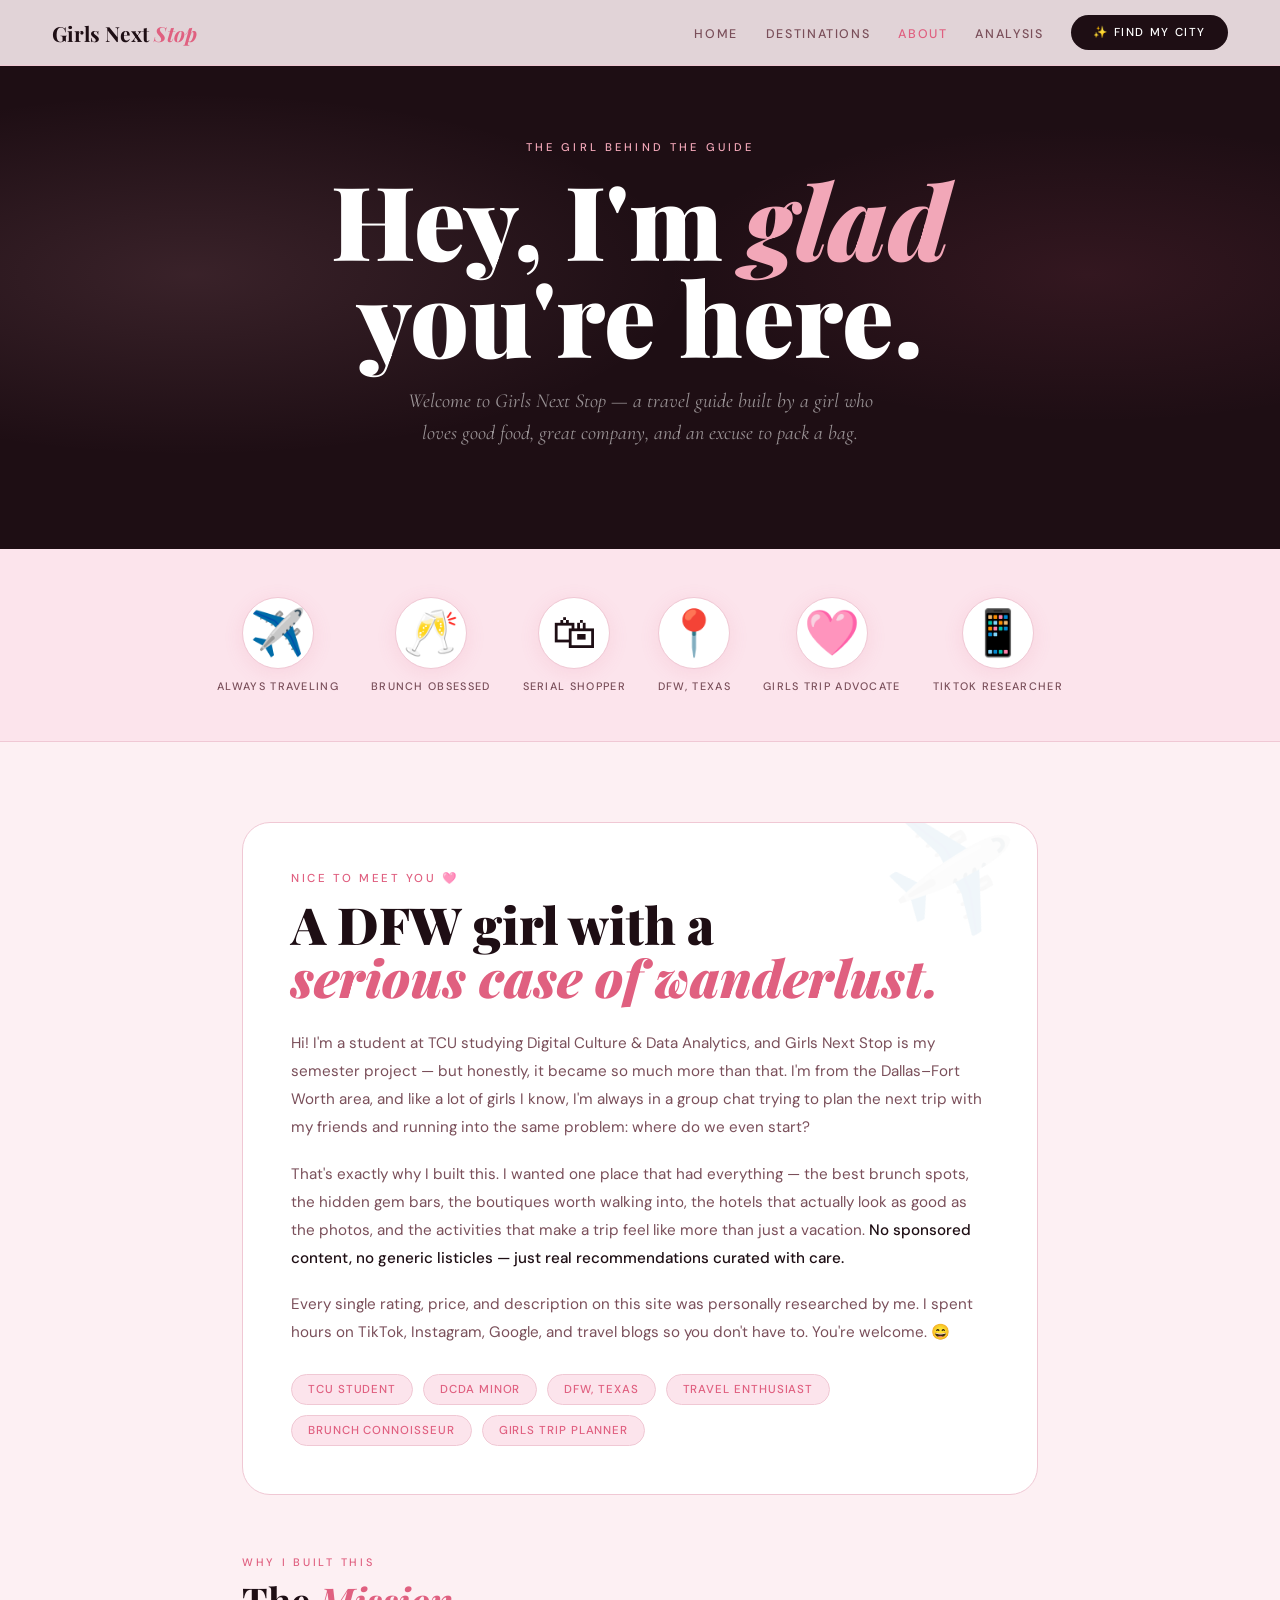
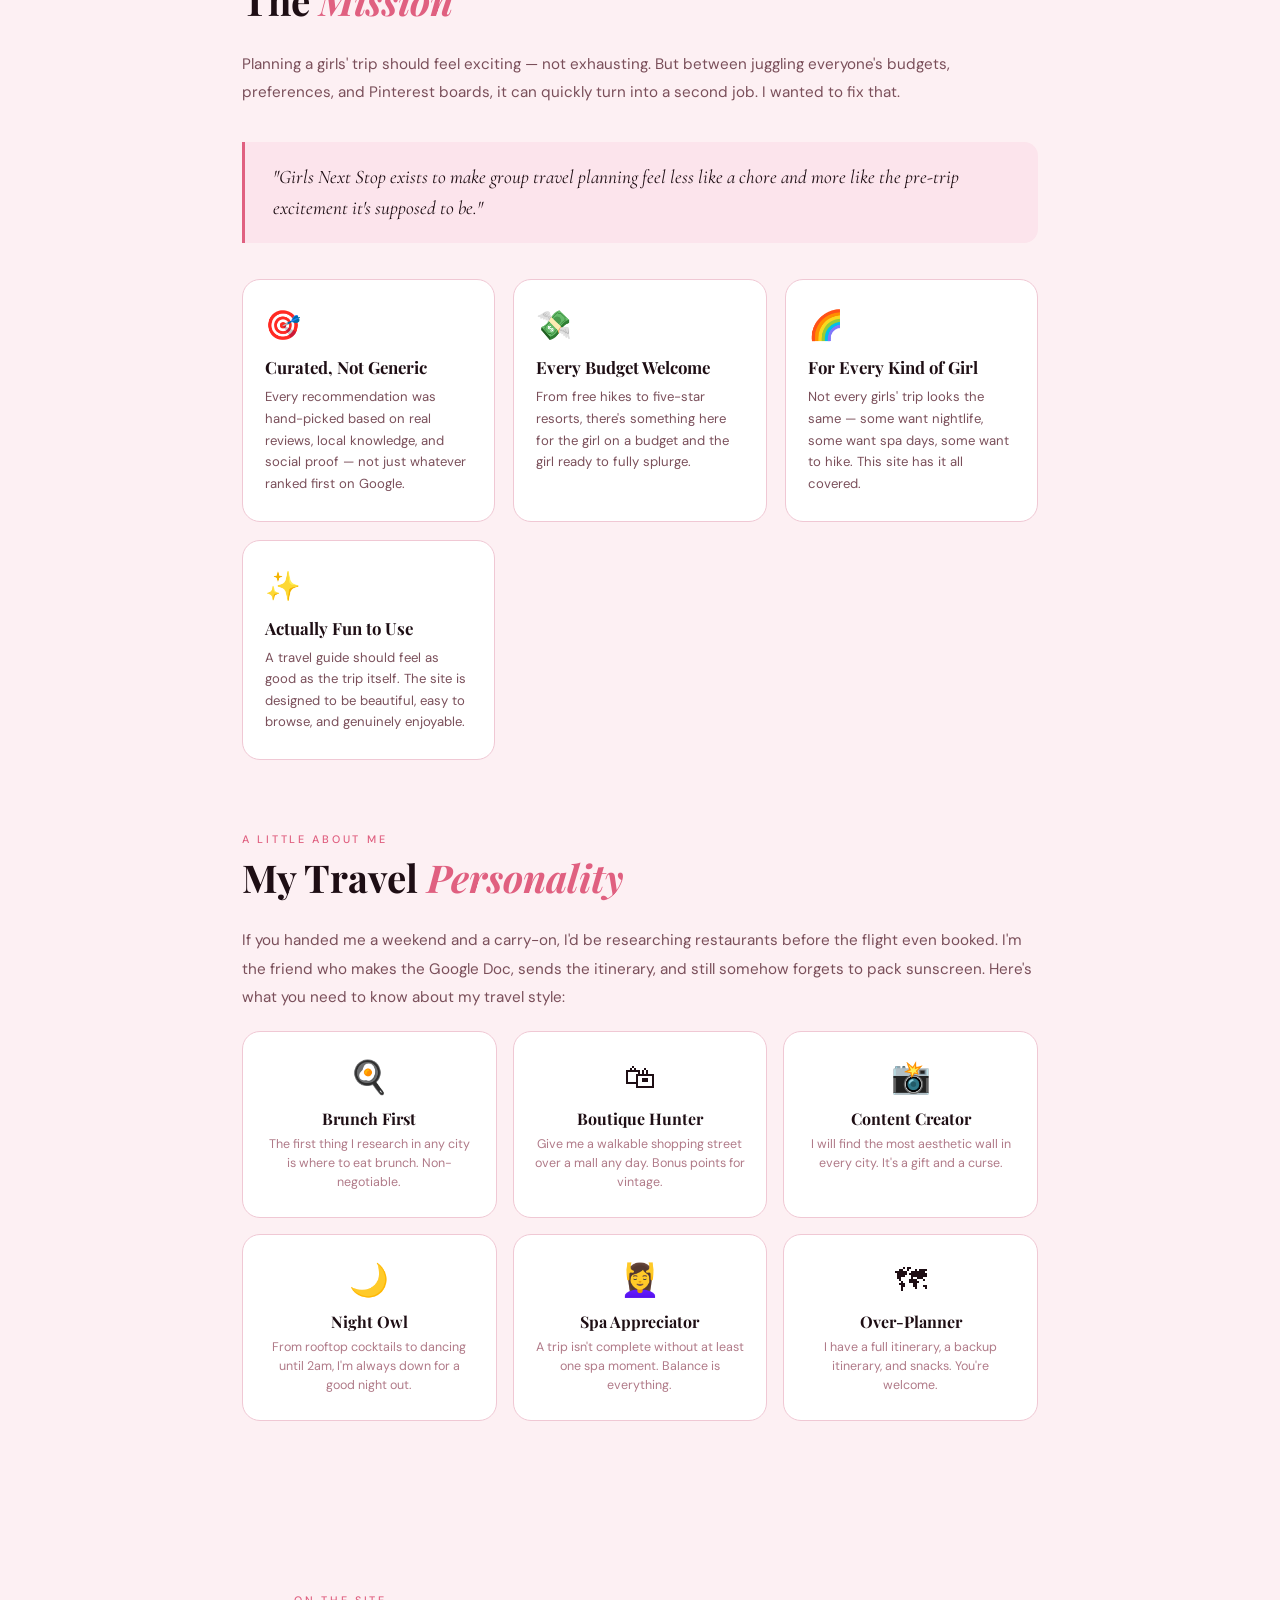
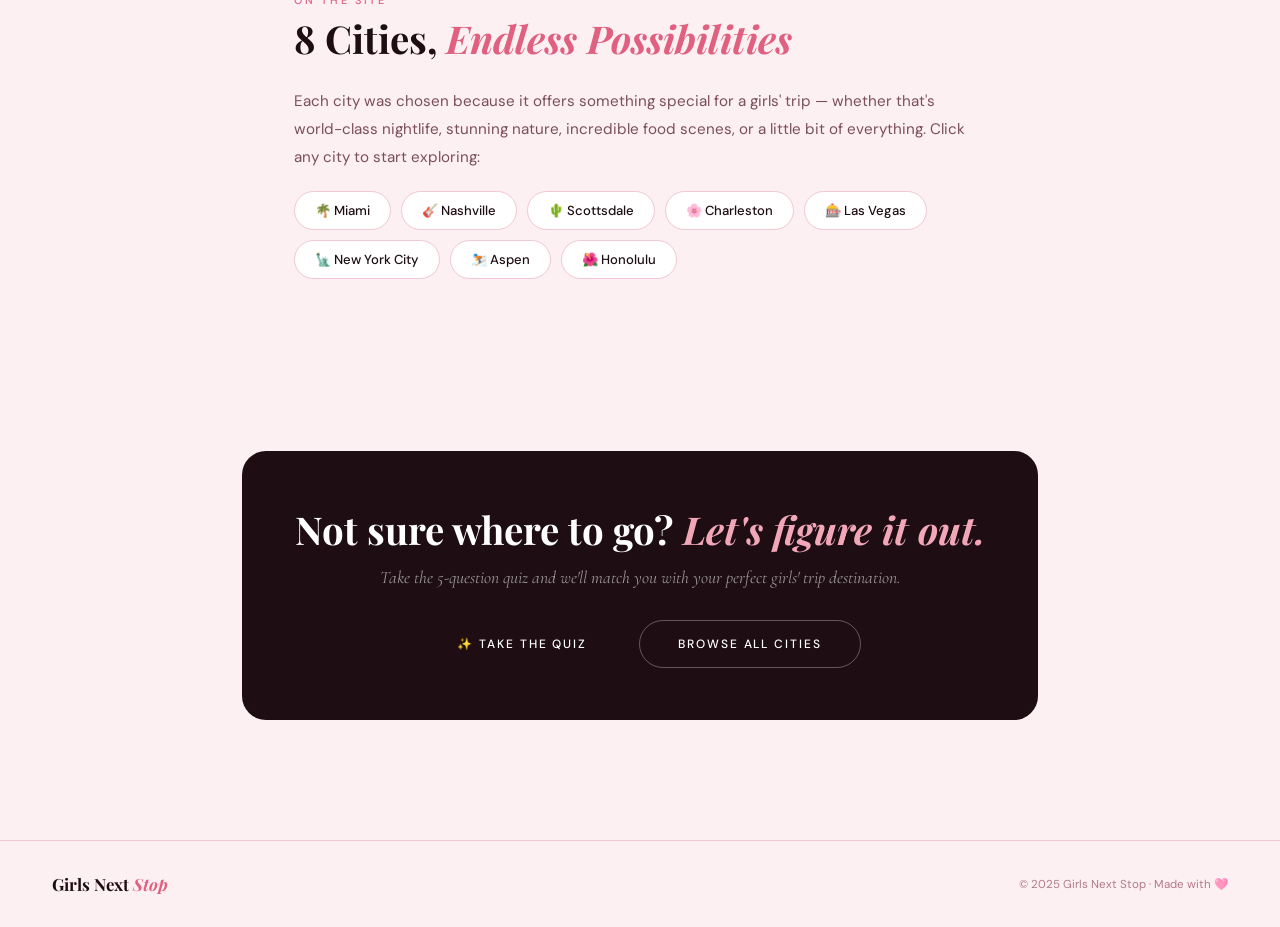
==== about.html @ 58ce97ce "Update about.html" ====
<!DOCTYPE html>
<html lang="en">
<head>
  <meta charset="UTF-8" />
  <meta name="viewport" content="width=device-width, initial-scale=1.0" />
  <title>About — Girls Next Stop</title>
  <link href="https://fonts.googleapis.com/css2?family=Playfair+Display:ital,wght@0,400;0,700;0,900;1,400;1,700&family=DM+Sans:ital,wght@0,300;0,400;0,500;1,300&family=Cormorant+Garamond:ital,wght@0,300;1,300;1,400&display=swap" rel="stylesheet" />
  <link rel="stylesheet" href="css/styles.css" />
  <style>

    /* ── HERO ── */
    .about-hero {
      background: var(--dark);
      padding: 140px 52px 100px;
      text-align: center;
      position: relative;
      overflow: hidden;
    }
    .about-hero::before {
      content: '';
      position: absolute;
      inset: 0;
      background:
        radial-gradient(ellipse 65% 55% at 15% 50%, rgba(242,167,184,0.13) 0%, transparent 60%),
        radial-gradient(ellipse 55% 45% at 85% 50%, rgba(224,96,128,0.11) 0%, transparent 60%);
      pointer-events: none;
    }
    .about-hero-tag {
      font-size: 0.7rem;
      letter-spacing: 0.28em;
      text-transform: uppercase;
      color: var(--pink);
      font-weight: 500;
      display: block;
      margin-bottom: 16px;
      opacity: 0;
      animation: fadeUp 0.8s ease forwards 0.2s;
    }
    .about-hero-title {
      font-family: 'Playfair Display', serif;
      font-size: clamp(3rem, 8vw, 7rem);
      font-weight: 900;
      color: var(--white);
      line-height: 0.95;
      margin-bottom: 20px;
      opacity: 0;
      animation: fadeUp 0.8s ease forwards 0.4s;
    }
    .about-hero-title em {
      font-style: italic;
      color: var(--pink);
    }
    .about-hero-sub {
      font-family: 'Cormorant Garamond', serif;
      font-size: 1.25rem;
      font-style: italic;
      color: rgba(255,255,255,0.55);
      max-width: 500px;
      margin: 0 auto;
      line-height: 1.6;
      opacity: 0;
      animation: fadeUp 0.8s ease forwards 0.6s;
    }

    /* ── ILLUSTRATION STRIP ── */
    .illustration-strip {
      background: var(--pink-light);
      padding: 48px 52px;
      display: flex;
      align-items: center;
      justify-content: center;
      gap: 32px;
      flex-wrap: wrap;
      border-bottom: 1px solid var(--border);
    }
    .illus-item {
      display: flex;
      flex-direction: column;
      align-items: center;
      gap: 10px;
    }
    .illus-icon {
      font-size: 2.8rem;
      background: var(--white);
      width: 72px;
      height: 72px;
      border-radius: 50%;
      display: flex;
      align-items: center;
      justify-content: center;
      box-shadow: 0 4px 20px rgba(224,96,128,0.12);
      border: 1px solid var(--border);
    }
    .illus-label {
      font-size: 0.68rem;
      font-weight: 500;
      letter-spacing: 0.12em;
      text-transform: uppercase;
      color: var(--text-mid);
    }

    /* ── MAIN CONTENT ── */
    .about-content {
      max-width: 900px;
      margin: 0 auto;
      padding: 80px 52px 120px;
    }

    /* ── INTRO CARD ── */
    .about-intro-card {
      background: var(--white);
      border: 1px solid var(--border);
      border-radius: 28px;
      padding: 48px;
      margin-bottom: 60px;
      position: relative;
      overflow: hidden;
    }
    .about-intro-card::before {
      content: '✈️';
      position: absolute;
      top: -10px;
      right: 32px;
      font-size: 6rem;
      opacity: 0.06;
      transform: rotate(15deg);
    }
    .about-intro-greeting {
      font-size: 0.72rem;
      letter-spacing: 0.22em;
      text-transform: uppercase;
      color: var(--pink-deep);
      font-weight: 500;
      margin-bottom: 12px;
      display: block;
    }
    .about-intro-name {
      font-family: 'Playfair Display', serif;
      font-size: clamp(2rem, 5vw, 3.2rem);
      font-weight: 900;
      color: var(--dark);
      line-height: 1.05;
      margin-bottom: 24px;
    }
    .about-intro-name em {
      font-style: italic;
      color: var(--pink-deep);
    }
    .about-intro-text {
      font-size: 0.95rem;
      line-height: 1.85;
      color: var(--text-mid);
      margin-bottom: 18px;
    }
    .about-intro-text strong {
      color: var(--dark);
      font-weight: 500;
    }
    .about-tags {
      display: flex;
      flex-wrap: wrap;
      gap: 10px;
      margin-top: 28px;
    }
    .about-tag {
      background: var(--pink-light);
      color: var(--pink-deep);
      font-size: 0.72rem;
      font-weight: 500;
      letter-spacing: 0.08em;
      text-transform: uppercase;
      padding: 7px 16px;
      border-radius: 100px;
      border: 1px solid var(--border);
    }

    /* ── SECTION TITLE ── */
    .about-section-label {
      font-size: 0.68rem;
      letter-spacing: 0.25em;
      text-transform: uppercase;
      color: var(--pink-deep);
      font-weight: 500;
      display: block;
      margin-bottom: 10px;
    }
    .about-section-title {
      font-family: 'Playfair Display', serif;
      font-size: clamp(1.6rem, 3.5vw, 2.4rem);
      font-weight: 700;
      color: var(--dark);
      margin-bottom: 28px;
      line-height: 1.1;
    }
    .about-section-title em {
      font-style: italic;
      color: var(--pink-deep);
    }

    /* ── MISSION SECTION ── */
    .mission-section {
      margin-bottom: 72px;
    }
    .mission-text {
      font-size: 0.95rem;
      line-height: 1.85;
      color: var(--text-mid);
      margin-bottom: 20px;
    }
    .mission-pull {
      border-left: 3px solid var(--pink-deep);
      margin: 36px 0;
      padding: 20px 28px;
      background: var(--pink-light);
      border-radius: 0 14px 14px 0;
    }
    .mission-pull p {
      font-family: 'Cormorant Garamond', serif;
      font-size: 1.2rem;
      font-style: italic;
      color: var(--dark);
      line-height: 1.6;
      margin: 0;
    }

    /* ── TRAVEL STYLE ── */
    .travel-style-section {
      margin-bottom: 72px;
    }
    .style-grid {
      display: grid;
      grid-template-columns: repeat(auto-fill, minmax(200px, 1fr));
      gap: 16px;
      margin-top: 8px;
    }
    .style-card {
      background: var(--white);
      border: 1px solid var(--border);
      border-radius: 18px;
      padding: 24px 20px;
      text-align: center;
      transition: transform 0.2s, box-shadow 0.2s;
    }
    .style-card:hover {
      transform: translateY(-4px);
      box-shadow: 0 12px 36px rgba(224,96,128,0.12);
    }
    .style-card-emoji { font-size: 2rem; margin-bottom: 10px; }
    .style-card-title {
      font-family: 'Playfair Display', serif;
      font-size: 1rem;
      font-weight: 700;
      color: var(--dark);
      margin-bottom: 6px;
    }
    .style-card-desc {
      font-size: 0.78rem;
      line-height: 1.55;
      color: var(--text-light);
    }

    /* ── CITIES SECTION ── */
    .cities-section {
      margin-bottom: 72px;
    }
    .fave-cities {
      display: flex;
      flex-wrap: wrap;
      gap: 10px;
      margin-top: 8px;
    }
    .fave-city {
      background: var(--white);
      border: 1.5px solid var(--border);
      border-radius: 100px;
      padding: 10px 20px;
      font-size: 0.82rem;
      font-weight: 500;
      color: var(--dark);
      text-decoration: none;
      transition: all 0.2s;
      display: inline-flex;
      align-items: center;
      gap: 8px;
    }
    .fave-city:hover {
      background: var(--dark);
      color: var(--white);
      border-color: var(--dark);
      transform: translateY(-2px);
    }

    /* ── MISSION CARDS ── */
    .mission-cards {
      display: grid;
      grid-template-columns: repeat(auto-fill, minmax(250px, 1fr));
      gap: 18px;
      margin: 32px 0;
    }
    .mission-card {
      background: var(--white);
      border: 1px solid var(--border);
      border-radius: 18px;
      padding: 26px 22px;
      transition: box-shadow 0.2s;
    }
    .mission-card:hover {
      box-shadow: 0 10px 32px rgba(224,96,128,0.1);
    }
    .mission-card-emoji { font-size: 1.8rem; margin-bottom: 12px; }
    .mission-card-title {
      font-family: 'Playfair Display', serif;
      font-size: 1.05rem;
      font-weight: 700;
      color: var(--dark);
      margin-bottom: 8px;
    }
    .mission-card-desc {
      font-size: 0.82rem;
      line-height: 1.65;
      color: var(--text-mid);
    }

    /* ── CTA STRIP ── */
    .about-cta {
      background: var(--dark);
      border-radius: 24px;
      padding: 52px 48px;
      text-align: center;
      margin-top: 16px;
    }
    .about-cta-title {
      font-family: 'Playfair Display', serif;
      font-size: clamp(1.6rem, 3.5vw, 2.4rem);
      font-weight: 700;
      color: var(--white);
      margin-bottom: 12px;
    }
    .about-cta-title em { font-style: italic; color: var(--pink); }
    .about-cta-sub {
      font-family: 'Cormorant Garamond', serif;
      font-size: 1.1rem;
      font-style: italic;
      color: rgba(255,255,255,0.55);
      margin-bottom: 32px;
    }
    .about-cta-btns {
      display: flex;
      gap: 14px;
      justify-content: center;
      flex-wrap: wrap;
    }

    @media (max-width: 680px) {
      .about-hero { padding: 120px 22px 80px; }
      .illustration-strip { padding: 36px 22px; gap: 20px; }
      .about-content { padding: 52px 22px 80px; }
      .about-intro-card { padding: 32px 24px; }
      .about-cta { padding: 40px 24px; }
    }
  </style>
</head>
<body>

  <!-- ── NAV ── -->
  <nav>
    <div class="nav-logo" onclick="window.location.href='index.html'">Girls Next <span>Stop</span></div>
    <ul class="nav-links">
      <li><a href="index.html">Home</a></li>
      <li><a href="index.html#cities">Destinations</a></li>
      <li><a href="about.html" style="color:var(--pink-deep);">About</a></li>
      <li><a href="analysis.html">Analysis</a></li>
      <li><button class="nav-quiz-btn" onclick="openQuiz()">✨ Find My City</button></li>
    </ul>
  </nav>

  <!-- ── HERO ── -->
  <div class="about-hero">
    <span class="about-hero-tag">The girl behind the guide</span>
    <h1 class="about-hero-title">Hey, I'm <em>glad</em><br>you're here.</h1>
    <p class="about-hero-sub">Welcome to Girls Next Stop — a travel guide built by a girl who loves good food, great company, and an excuse to pack a bag.</p>
  </div>

  <!-- ── ILLUSTRATION STRIP ── -->
  <div class="illustration-strip">
    <div class="illus-item">
      <div class="illus-icon">✈️</div>
      <div class="illus-label">Always Traveling</div>
    </div>
    <div class="illus-item">
      <div class="illus-icon">🥂</div>
      <div class="illus-label">Brunch Obsessed</div>
    </div>
    <div class="illus-item">
      <div class="illus-icon">🛍</div>
      <div class="illus-label">Serial Shopper</div>
    </div>
    <div class="illus-item">
      <div class="illus-icon">📍</div>
      <div class="illus-label">DFW, Texas</div>
    </div>
    <div class="illus-item">
      <div class="illus-icon">🩷</div>
      <div class="illus-label">Girls Trip Advocate</div>
    </div>
    <div class="illus-item">
      <div class="illus-icon">📱</div>
      <div class="illus-label">TikTok Researcher</div>
    </div>
  </div>

  <!-- ── MAIN CONTENT ── -->
  <div class="about-content">

    <!-- INTRO CARD -->
    <div class="about-intro-card">
      <span class="about-intro-greeting">Nice to meet you 🩷</span>
      <h2 class="about-intro-name">A DFW girl with a<br><em>serious case of wanderlust.</em></h2>
      <p class="about-intro-text">
        Hi! I'm a student at TCU studying Digital Culture & Data Analytics, and Girls Next Stop is my semester project — but honestly, it became so much more than that. I'm from the Dallas–Fort Worth area, and like a lot of girls I know, I'm always in a group chat trying to plan the next trip with my friends and running into the same problem: where do we even start?
      </p>
      <p class="about-intro-text">
        That's exactly why I built this. I wanted one place that had everything — the best brunch spots, the hidden gem bars, the boutiques worth walking into, the hotels that actually look as good as the photos, and the activities that make a trip feel like more than just a vacation. <strong>No sponsored content, no generic listicles — just real recommendations curated with care.</strong>
      </p>
      <p class="about-intro-text">
        Every single rating, price, and description on this site was personally researched by me. I spent hours on TikTok, Instagram, Google, and travel blogs so you don't have to. You're welcome. 😄
      </p>
      <div class="about-tags">
        <span class="about-tag">TCU Student</span>
        <span class="about-tag">DCDA Minor</span>
        <span class="about-tag">DFW, Texas</span>
        <span class="about-tag">Travel Enthusiast</span>
        <span class="about-tag">Brunch Connoisseur</span>
        <span class="about-tag">Girls Trip Planner</span>
      </div>
    </div>

    <!-- MISSION -->
    <div class="mission-section">
      <span class="about-section-label">Why I built this</span>
      <h2 class="about-section-title">The <em>Mission</em></h2>

      <p class="mission-text">
        Planning a girls' trip should feel exciting — not exhausting. But between juggling everyone's budgets, preferences, and Pinterest boards, it can quickly turn into a second job. I wanted to fix that.
      </p>

      <div class="mission-pull">
        <p>"Girls Next Stop exists to make group travel planning feel less like a chore and more like the pre-trip excitement it's supposed to be."</p>
      </div>

      <div class="mission-cards">
        <div class="mission-card">
          <div class="mission-card-emoji">🎯</div>
          <div class="mission-card-title">Curated, Not Generic</div>
          <div class="mission-card-desc">Every recommendation was hand-picked based on real reviews, local knowledge, and social proof — not just whatever ranked first on Google.</div>
        </div>
        <div class="mission-card">
          <div class="mission-card-emoji">💸</div>
          <div class="mission-card-title">Every Budget Welcome</div>
          <div class="mission-card-desc">From free hikes to five-star resorts, there's something here for the girl on a budget and the girl ready to fully splurge.</div>
        </div>
        <div class="mission-card">
          <div class="mission-card-emoji">🌈</div>
          <div class="mission-card-title">For Every Kind of Girl</div>
          <div class="mission-card-desc">Not every girls' trip looks the same — some want nightlife, some want spa days, some want to hike. This site has it all covered.</div>
        </div>
        <div class="mission-card">
          <div class="mission-card-emoji">✨</div>
          <div class="mission-card-title">Actually Fun to Use</div>
          <div class="mission-card-desc">A travel guide should feel as good as the trip itself. The site is designed to be beautiful, easy to browse, and genuinely enjoyable.</div>
        </div>
      </div>
    </div>

    <!-- TRAVEL STYLE -->
    <div class="travel-style-section">
      <span class="about-section-label">A little about me</span>
      <h2 class="about-section-title">My Travel <em>Personality</em></h2>

      <p class="mission-text">
        If you handed me a weekend and a carry-on, I'd be researching restaurants before the flight even booked. I'm the friend who makes the Google Doc, sends the itinerary, and still somehow forgets to pack sunscreen. Here's what you need to know about my travel style:
      </p>

      <div class="style-grid">
        <div class="style-card">
          <div class="style-card-emoji">🍳</div>
          <div class="style-card-title">Brunch First</div>
          <div class="style-card-desc">The first thing I research in any city is where to eat brunch. Non-negotiable.</div>
        </div>
        <div class="style-card">
          <div class="style-card-emoji">🛍</div>
          <div class="style-card-title">Boutique Hunter</div>
          <div class="style-card-desc">Give me a walkable shopping street over a mall any day. Bonus points for vintage.</div>
        </div>
        <div class="style-card">
          <div class="style-card-emoji">📸</div>
          <div class="style-card-title">Content Creator</div>
          <div class="style-card-desc">I will find the most aesthetic wall in every city. It's a gift and a curse.</div>
        </div>
        <div class="style-card">
          <div class="style-card-emoji">🌙</div>
          <div class="style-card-title">Night Owl</div>
          <div class="style-card-desc">From rooftop cocktails to dancing until 2am, I'm always down for a good night out.</div>
        </div>
        <div class="style-card">
          <div class="style-card-emoji">💆‍♀️</div>
          <div class="style-card-title">Spa Appreciator</div>
          <div class="style-card-desc">A trip isn't complete without at least one spa moment. Balance is everything.</div>
        </div>
        <div class="style-card">
          <div class="style-card-emoji">🗺</div>
          <div class="style-card-title">Over-Planner</div>
          <div class="style-card-desc">I have a full itinerary, a backup itinerary, and snacks. You're welcome.</div>
        </div>
      </div>
    </div>

    <!-- FAVE CITIES -->
    <div class="cities-section">
      <span class="about-section-label">On the site</span>
      <h2 class="about-section-title">8 Cities, <em>Endless Possibilities</em></h2>
      <p class="mission-text">
        Each city was chosen because it offers something special for a girls' trip — whether that's world-class nightlife, stunning nature, incredible food scenes, or a little bit of everything. Click any city to start exploring:
      </p>
      <div class="fave-cities">
        <a class="fave-city" href="cities/miami.html">🌴 Miami</a>
        <a class="fave-city" href="cities/nashville.html">🎸 Nashville</a>
        <a class="fave-city" href="cities/scottsdale.html">🌵 Scottsdale</a>
        <a class="fave-city" href="cities/charleston.html">🌸 Charleston</a>
        <a class="fave-city" href="cities/lasvegas.html">🎰 Las Vegas</a>
        <a class="fave-city" href="cities/nyc.html">🗽 New York City</a>
        <a class="fave-city" href="cities/aspen.html">⛷️ Aspen</a>
        <a class="fave-city" href="cities/honolulu.html">🌺 Honolulu</a>
      </div>
    </div>

    <!-- CTA -->
    <div class="about-cta">
      <h2 class="about-cta-title">Not sure where to go? <em>Let's figure it out.</em></h2>
      <p class="about-cta-sub">Take the 5-question quiz and we'll match you with your perfect girls' trip destination.</p>
      <div class="about-cta-btns">
        <button class="btn-primary" onclick="openQuiz()">✨ Take the Quiz</button>
        <a href="index.html#cities" class="btn-outline" style="color:var(--white);border-color:rgba(255,255,255,0.3);">Browse All Cities</a>
      </div>
    </div>

  </div><!-- /about-content -->

  <!-- ── FOOTER ── -->
  <footer>
    <div class="foot-logo">Girls Next <span>Stop</span></div>
    <div class="foot-copy">© 2025 Girls Next Stop · Made with 🩷</div>
  </footer>

  <!-- ── QUIZ MODAL ── -->
  <div class="quiz-overlay" id="quizOverlay" onclick="handleOverlayClick(event)">
    <div class="quiz-modal" id="quizModal">
      <div class="quiz-modal-top">
        <button class="quiz-close" onclick="closeQuiz()">✕</button>
        <div class="quiz-icon">✈️</div>
        <div class="quiz-modal-title">Find Your <em>Dream Trip</em></div>
        <div class="quiz-modal-sub">Answer 5 quick questions and we'll match you with the perfect destination.</div>
      </div>
      <div class="quiz-progress-bar"><div class="quiz-progress-fill" id="quizProgress" style="width:0%"></div></div>
      <div class="quiz-body" id="quizBody"></div>
      <div class="quiz-result" id="quizResult">
        <div class="result-city-img" id="resultImg"></div>
        <div class="result-match">Your perfect match ✨</div>
        <div class="result-city-name" id="resultName"></div>
        <div class="result-desc" id="resultDesc"></div>
        <div class="result-btns">
          <button class="result-retake" onclick="retakeQuiz()">Retake Quiz</button>
          <button class="result-go" id="resultGoBtn">Explore This City →</button>
        </div>
      </div>
    </div>
  </div>

  <script src="js/quiz.js"></script>
</body>
</html>
---- css/styles.css ----
/* ══════════════════════════════════════════
   GIRLS NEXT STOP — styles.css
   ══════════════════════════════════════════ */

/* ── CSS VARIABLES ── */
:root {
  --pink: #f2a7b8;
  --pink-light: #fce4ec;
  --pink-deep: #e06080;
  --blush: #fdf0f3;
  --rose: #ffd6e0;
  --white: #ffffff;
  --dark: #1e0e14;
  --text-mid: #7a4f5a;
  --text-light: #b07a88;
  --border: #f0c8d4;
  --card-bg: #fffafc;
}

/* ── RESET & BASE ── */
* {
  margin: 0;
  padding: 0;
  box-sizing: border-box;
}

html {
  scroll-behavior: smooth;
}

body {
  font-family: 'DM Sans', sans-serif;
  background: var(--blush);
  color: var(--dark);
  overflow-x: hidden;
}

/* ── SCROLLBAR ── */
::-webkit-scrollbar { width: 6px; }
::-webkit-scrollbar-track { background: var(--pink-light); }
::-webkit-scrollbar-thumb { background: var(--pink-deep); border-radius: 10px; }

/* ══════════════════════════════════════════
   NAV
   ══════════════════════════════════════════ */
nav {
  position: fixed;
  top: 0; left: 0; right: 0;
  z-index: 200;
  background: rgba(253, 240, 243, 0.88);
  backdrop-filter: blur(16px);
  border-bottom: 1px solid var(--border);
  display: flex;
  align-items: center;
  justify-content: space-between;
  padding: 0 52px;
  height: 66px;
}

.nav-logo {
  font-family: 'Playfair Display', serif;
  font-size: 1.3rem;
  font-weight: 700;
  color: var(--dark);
  cursor: pointer;
  letter-spacing: 0.01em;
}

.nav-logo span {
  color: var(--pink-deep);
  font-style: italic;
}

.nav-links {
  display: flex;
  gap: 28px;
  list-style: none;
  align-items: center;
}

.nav-links a {
  text-decoration: none;
  font-size: 0.78rem;
  font-weight: 500;
  letter-spacing: 0.13em;
  text-transform: uppercase;
  color: var(--text-mid);
  transition: color 0.2s;
}

.nav-links a:hover {
  color: var(--pink-deep);
}

.nav-quiz-btn {
  background: var(--dark);
  color: var(--white);
  border: none;
  cursor: pointer;
  font-family: 'DM Sans', sans-serif;
  font-size: 0.72rem;
  font-weight: 500;
  letter-spacing: 0.14em;
  text-transform: uppercase;
  padding: 10px 22px;
  border-radius: 100px;
  transition: background 0.2s, transform 0.2s;
}

.nav-quiz-btn:hover {
  background: var(--pink-deep);
  transform: translateY(-1px);
}

/* ══════════════════════════════════════════
   HERO
   ══════════════════════════════════════════ */
.hero {
  min-height: 100vh;
  display: flex;
  flex-direction: column;
  align-items: center;
  justify-content: center;
  text-align: center;
  padding: 100px 24px 80px;
  position: relative;
  overflow: hidden;
}

.hero-bg {
  position: absolute;
  inset: 0;
  pointer-events: none;
  background:
    radial-gradient(ellipse 90% 70% at 50% -10%, #fce4ec 0%, transparent 65%),
    radial-gradient(ellipse 50% 45% at 5% 85%,  #ffe0eb 0%, transparent 55%),
    radial-gradient(ellipse 45% 50% at 95% 75%, #ffd6e0 0%, transparent 55%),
    radial-gradient(ellipse 30% 30% at 80% 10%, #fce4ec 0%, transparent 50%);
}

.hero-eyebrow {
  font-size: 0.72rem;
  letter-spacing: 0.28em;
  text-transform: uppercase;
  color: var(--pink-deep);
  font-weight: 500;
  margin-bottom: 22px;
  opacity: 0;
  animation: fadeUp 0.9s ease forwards 0.2s;
}

.hero-title {
  font-family: 'Playfair Display', serif;
  font-size: clamp(3.8rem, 11vw, 9rem);
  font-weight: 900;
  line-height: 0.92;
  color: var(--dark);
  margin-bottom: 16px;
  opacity: 0;
  animation: fadeUp 0.9s ease forwards 0.4s;
}

.hero-title em {
  font-style: italic;
  color: var(--pink-deep);
}

.hero-sub {
  font-family: 'Cormorant Garamond', serif;
  font-size: clamp(1.1rem, 2.5vw, 1.65rem);
  font-style: italic;
  font-weight: 300;
  color: var(--text-mid);
  max-width: 540px;
  margin-bottom: 52px;
  line-height: 1.55;
  opacity: 0;
  animation: fadeUp 0.9s ease forwards 0.6s;
}

.hero-btns {
  display: flex;
  gap: 16px;
  justify-content: center;
  flex-wrap: wrap;
  opacity: 0;
  animation: fadeUp 0.9s ease forwards 0.8s;
}

.hero-scroll {
  position: absolute;
  bottom: 36px;
  left: 50%;
  transform: translateX(-50%);
  display: flex;
  flex-direction: column;
  align-items: center;
  gap: 8px;
  opacity: 0;
  animation: fadeUp 0.9s ease forwards 1.1s;
}

.hero-scroll span {
  font-size: 0.65rem;
  letter-spacing: 0.22em;
  text-transform: uppercase;
  color: var(--text-light);
}

.scroll-bar {
  width: 1px;
  height: 44px;
  background: linear-gradient(to bottom, var(--pink-deep), transparent);
  animation: pulse 2s ease-in-out infinite;
}

/* ══════════════════════════════════════════
   BUTTONS
   ══════════════════════════════════════════ */
.btn-primary {
  display: inline-block;
  background: var(--dark);
  color: var(--white);
  text-decoration: none;
  font-family: 'DM Sans', sans-serif;
  font-size: 0.75rem;
  font-weight: 500;
  letter-spacing: 0.16em;
  text-transform: uppercase;
  padding: 16px 38px;
  border-radius: 100px;
  border: none;
  cursor: pointer;
  transition: background 0.2s, transform 0.2s;
}

.btn-primary:hover {
  background: var(--pink-deep);
  transform: translateY(-2px);
}

.btn-outline {
  display: inline-block;
  background: transparent;
  color: var(--dark);
  text-decoration: none;
  font-family: 'DM Sans', sans-serif;
  font-size: 0.75rem;
  font-weight: 500;
  letter-spacing: 0.16em;
  text-transform: uppercase;
  padding: 15px 38px;
  border-radius: 100px;
  border: 1.5px solid var(--dark);
  cursor: pointer;
  transition: all 0.2s;
}

.btn-outline:hover {
  background: var(--dark);
  color: var(--white);
  transform: translateY(-2px);
}

/* ══════════════════════════════════════════
   SECTION HEADERS
   ══════════════════════════════════════════ */
.sec-tag {
  font-size: 0.7rem;
  letter-spacing: 0.25em;
  text-transform: uppercase;
  color: var(--pink-deep);
  font-weight: 500;
  display: block;
  margin-bottom: 10px;
}

.sec-title {
  font-family: 'Playfair Display', serif;
  font-size: clamp(2rem, 5vw, 3.4rem);
  font-weight: 700;
  color: var(--dark);
  line-height: 1.05;
}

.sec-title em {
  font-style: italic;
  color: var(--pink-deep);
}

.sec-header {
  text-align: center;
  margin-bottom: 60px;
}

/* ══════════════════════════════════════════
   CITIES GRID
   ══════════════════════════════════════════ */
.cities-section {
  padding: 100px 52px;
  max-width: 1380px;
  margin: 0 auto;
}

.cities-grid {
  display: grid;
  grid-template-columns: repeat(auto-fill, minmax(310px, 1fr));
  gap: 26px;
}

.city-card {
  background: var(--card-bg);
  border-radius: 22px;
  overflow: hidden;
  border: 1px solid var(--border);
  transition: transform 0.35s ease, box-shadow 0.35s ease;
  cursor: pointer;
  display: block;
  text-decoration: none;
  color: inherit;
}

.city-card:hover {
  transform: translateY(-7px);
  box-shadow: 0 28px 65px rgba(224, 96, 128, 0.16);
}

.city-img {
  height: 215px;
  position: relative;
  overflow: hidden;
}

.city-img-inner {
  width: 100%;
  height: 100%;
  background-size: cover;
  background-position: center;
  transition: transform 0.55s ease;
}

.city-card:hover .city-img-inner {
  transform: scale(1.07);
}

.city-img-overlay {
  position: absolute;
  inset: 0;
  background: linear-gradient(to top, rgba(30, 14, 20, 0.55) 0%, transparent 55%);
}

.city-flag {
  position: absolute;
  top: 14px;
  right: 14px;
  background: rgba(253, 240, 243, 0.9);
  backdrop-filter: blur(8px);
  border-radius: 100px;
  padding: 4px 12px;
  font-size: 0.65rem;
  font-weight: 500;
  letter-spacing: 0.1em;
  text-transform: uppercase;
  color: var(--pink-deep);
}

.city-vibe {
  position: absolute;
  bottom: 14px;
  left: 14px;
  display: flex;
  gap: 6px;
  flex-wrap: wrap;
}

.city-vibe span {
  background: rgba(253, 240, 243, 0.85);
  backdrop-filter: blur(6px);
  color: var(--pink-deep);
  font-size: 0.6rem;
  font-weight: 500;
  letter-spacing: 0.07em;
  text-transform: uppercase;
  padding: 3px 10px;
  border-radius: 100px;
}

.city-body {
  padding: 22px 26px 26px;
}

.city-name {
  font-family: 'Playfair Display', serif;
  font-size: 1.45rem;
  font-weight: 700;
  color: var(--dark);
  margin-bottom: 5px;
}

.city-tagline {
  font-family: 'Cormorant Garamond', serif;
  font-size: 0.98rem;
  font-style: italic;
  color: var(--text-light);
  margin-bottom: 16px;
}

.city-arrow {
  display: inline-flex;
  align-items: center;
  gap: 6px;
  font-size: 0.7rem;
  font-weight: 500;
  letter-spacing: 0.1em;
  text-transform: uppercase;
  color: var(--pink-deep);
}

/* ══════════════════════════════════════════
   ABOUT STRIP
   ══════════════════════════════════════════ */
.about-strip {
  background: var(--dark);
  color: var(--white);
  padding: 86px 52px;
  text-align: center;
}

.about-title {
  font-family: 'Playfair Display', serif;
  font-size: clamp(1.8rem, 4.5vw, 3rem);
  font-weight: 700;
  margin-bottom: 16px;
}

.about-title em {
  font-style: italic;
  color: var(--pink);
}

.about-text {
  font-family: 'Cormorant Garamond', serif;
  font-size: 1.18rem;
  font-style: italic;
  color: rgba(255, 255, 255, 0.6);
  max-width: 560px;
  margin: 0 auto;
  line-height: 1.72;
}

/* ══════════════════════════════════════════
   FOOTER
   ══════════════════════════════════════════ */
footer {
  background: var(--blush);
  border-top: 1px solid var(--border);
  padding: 32px 52px;
  display: flex;
  align-items: center;
  justify-content: space-between;
}

.foot-logo {
  font-family: 'Playfair Display', serif;
  font-size: 1.05rem;
  font-weight: 700;
  color: var(--dark);
}

.foot-logo span {
  color: var(--pink-deep);
  font-style: italic;
}

.foot-copy {
  font-size: 0.72rem;
  color: var(--text-light);
}

/* ══════════════════════════════════════════
   QUIZ MODAL
   ══════════════════════════════════════════ */
.quiz-overlay {
  position: fixed;
  inset: 0;
  z-index: 1000;
  background: rgba(30, 14, 20, 0.6);
  backdrop-filter: blur(8px);
  display: flex;
  align-items: center;
  justify-content: center;
  padding: 20px;
  opacity: 0;
  pointer-events: none;
  transition: opacity 0.3s ease;
}

.quiz-overlay.open {
  opacity: 1;
  pointer-events: all;
}

.quiz-modal {
  background: var(--white);
  border-radius: 28px;
  max-width: 620px;
  width: 100%;
  max-height: 90vh;
  overflow-y: auto;
  position: relative;
  box-shadow: 0 40px 100px rgba(30, 14, 20, 0.25);
  transform: translateY(30px) scale(0.96);
  transition: transform 0.3s ease;
}

.quiz-overlay.open .quiz-modal {
  transform: translateY(0) scale(1);
}

.quiz-modal-top {
  padding: 36px 40px 0;
  background: linear-gradient(135deg, #fce4ec 0%, #fff0f4 100%);
  border-radius: 28px 28px 0 0;
  text-align: center;
}

.quiz-close {
  position: absolute;
  top: 20px;
  right: 22px;
  background: none;
  border: none;
  cursor: pointer;
  font-size: 1.4rem;
  color: var(--text-mid);
  transition: color 0.2s;
}

.quiz-close:hover {
  color: var(--pink-deep);
}

.quiz-icon {
  font-size: 2.8rem;
  margin-bottom: 10px;
}

.quiz-modal-title {
  font-family: 'Playfair Display', serif;
  font-size: 1.75rem;
  font-weight: 700;
  color: var(--dark);
  margin-bottom: 6px;
}

.quiz-modal-title em {
  font-style: italic;
  color: var(--pink-deep);
}

.quiz-modal-sub {
  font-family: 'Cormorant Garamond', serif;
  font-size: 1rem;
  font-style: italic;
  color: var(--text-mid);
  padding-bottom: 28px;
}

.quiz-progress-bar {
  height: 3px;
  background: var(--pink-light);
}

.quiz-progress-fill {
  height: 100%;
  background: var(--pink-deep);
  border-radius: 2px;
  transition: width 0.4s ease;
}

.quiz-body {
  padding: 32px 40px 36px;
}

.quiz-q-label {
  font-size: 0.68rem;
  letter-spacing: 0.2em;
  text-transform: uppercase;
  color: var(--text-light);
  font-weight: 500;
  margin-bottom: 10px;
}

.quiz-question {
  font-family: 'Playfair Display', serif;
  font-size: 1.25rem;
  font-weight: 700;
  color: var(--dark);
  margin-bottom: 24px;
  line-height: 1.3;
}

.quiz-options {
  display: flex;
  flex-direction: column;
  gap: 12px;
}

.quiz-option {
  display: flex;
  align-items: center;
  gap: 14px;
  padding: 14px 18px;
  border: 1.5px solid var(--border);
  border-radius: 14px;
  cursor: pointer;
  transition: all 0.2s;
  background: var(--card-bg);
}

.quiz-option:hover {
  border-color: var(--pink-deep);
  background: var(--pink-light);
}

.quiz-option.selected {
  border-color: var(--pink-deep);
  background: var(--pink-light);
}

.quiz-option-emoji {
  font-size: 1.4rem;
  flex-shrink: 0;
}

.quiz-option-text {
  font-size: 0.88rem;
  color: var(--dark);
  font-weight: 400;
  line-height: 1.35;
}

.quiz-nav {
  display: flex;
  justify-content: space-between;
  align-items: center;
  margin-top: 28px;
}

.quiz-back-btn {
  background: none;
  border: 1.5px solid var(--border);
  border-radius: 100px;
  padding: 10px 22px;
  font-family: 'DM Sans', sans-serif;
  font-size: 0.75rem;
  font-weight: 500;
  letter-spacing: 0.1em;
  text-transform: uppercase;
  color: var(--text-mid);
  cursor: pointer;
  transition: all 0.2s;
}

.quiz-back-btn:hover {
  border-color: var(--dark);
  color: var(--dark);
}

.quiz-next-btn {
  background: var(--dark);
  color: var(--white);
  border: none;
  border-radius: 100px;
  padding: 12px 30px;
  font-family: 'DM Sans', sans-serif;
  font-size: 0.75rem;
  font-weight: 500;
  letter-spacing: 0.1em;
  text-transform: uppercase;
  cursor: pointer;
  transition: background 0.2s, transform 0.2s;
  opacity: 0.4;
  pointer-events: none;
}

.quiz-next-btn.ready {
  opacity: 1;
  pointer-events: all;
}

.quiz-next-btn.ready:hover {
  background: var(--pink-deep);
  transform: translateY(-1px);
}

/* ── QUIZ RESULT ── */
.quiz-result {
  padding: 0 40px 40px;
  text-align: center;
  display: none;
}

.result-city-img {
  height: 200px;
  border-radius: 18px;
  background-size: cover;
  background-position: center;
  margin-bottom: 24px;
  position: relative;
  overflow: hidden;
}

.result-city-img::after {
  content: '';
  position: absolute;
  inset: 0;
  background: linear-gradient(to top, rgba(30, 14, 20, 0.5) 0%, transparent 60%);
}

.result-match {
  font-size: 0.7rem;
  letter-spacing: 0.22em;
  text-transform: uppercase;
  color: var(--pink-deep);
  font-weight: 500;
  margin-bottom: 8px;
}

.result-city-name {
  font-family: 'Playfair Display', serif;
  font-size: 2.2rem;
  font-weight: 900;
  color: var(--dark);
  margin-bottom: 8px;
}

.result-city-name em {
  font-style: italic;
  color: var(--pink-deep);
}

.result-desc {
  font-family: 'Cormorant Garamond', serif;
  font-size: 1.05rem;
  font-style: italic;
  color: var(--text-mid);
  margin-bottom: 28px;
  line-height: 1.6;
}

.result-btns {
  display: flex;
  gap: 12px;
  justify-content: center;
  flex-wrap: wrap;
}

.result-retake {
  background: none;
  border: 1.5px solid var(--border);
  border-radius: 100px;
  padding: 11px 24px;
  font-family: 'DM Sans', sans-serif;
  font-size: 0.72rem;
  font-weight: 500;
  letter-spacing: 0.1em;
  text-transform: uppercase;
  color: var(--text-mid);
  cursor: pointer;
  transition: all 0.2s;
}

.result-retake:hover {
  border-color: var(--dark);
  color: var(--dark);
}

.result-go {
  background: var(--dark);
  color: var(--white);
  border: none;
  border-radius: 100px;
  padding: 12px 28px;
  font-family: 'DM Sans', sans-serif;
  font-size: 0.72rem;
  font-weight: 500;
  letter-spacing: 0.1em;
  text-transform: uppercase;
  cursor: pointer;
  transition: background 0.2s;
}

.result-go:hover {
  background: var(--pink-deep);
}

/* ══════════════════════════════════════════
   CITY DETAIL PAGES
   (used by all files in /cities/)
   ══════════════════════════════════════════ */
.city-hero-wrap {
  height: 62vh;
  min-height: 420px;
  position: relative;
  background-size: cover;
  background-position: center;
  display: flex;
  align-items: flex-end;
  padding: 52px;
  margin-top: 66px;
}

.city-hero-grad {
  position: absolute;
  inset: 0;
  background: linear-gradient(
    to top,
    rgba(30, 14, 20, 0.78) 0%,
    rgba(30, 14, 20, 0.08) 55%,
    transparent 100%
  );
}

.city-hero-txt {
  position: relative;
  z-index: 1;
}

.city-hero-country {
  font-size: 0.68rem;
  letter-spacing: 0.24em;
  text-transform: uppercase;
  color: var(--pink);
  font-weight: 500;
  margin-bottom: 8px;
}

.city-hero-name {
  font-family: 'Playfair Display', serif;
  font-size: clamp(2.8rem, 8vw, 6.5rem);
  font-weight: 900;
  color: var(--white);
  line-height: 0.95;
  margin-bottom: 14px;
}

.city-hero-tagline {
  font-family: 'Cormorant Garamond', serif;
  font-size: 1.2rem;
  font-style: italic;
  color: rgba(255, 255, 255, 0.75);
  max-width: 480px;
}

.city-back-bar {
  display: flex;
  align-items: center;
  padding: 20px 52px;
  border-bottom: 1px solid var(--border);
  background: var(--white);
}

.city-back-btn {
  display: inline-flex;
  align-items: center;
  gap: 8px;
  font-size: 0.72rem;
  font-weight: 500;
  letter-spacing: 0.12em;
  text-transform: uppercase;
  color: var(--text-mid);
  cursor: pointer;
  background: none;
  border: none;
  font-family: 'DM Sans', sans-serif;
  transition: color 0.2s;
}

.city-back-btn:hover {
  color: var(--pink-deep);
}

.city-content {
  max-width: 1100px;
  margin: 0 auto;
  padding: 56px 52px 100px;
}

.city-tabs {
  display: flex;
  gap: 8px;
  flex-wrap: wrap;
  margin-bottom: 48px;
  padding-bottom: 22px;
  border-bottom: 1px solid var(--border);
}

.tab-btn {
  background: none;
  border: 1.5px solid var(--border);
  border-radius: 100px;
  padding: 9px 20px;
  font-family: 'DM Sans', sans-serif;
  font-size: 0.72rem;
  font-weight: 500;
  letter-spacing: 0.1em;
  text-transform: uppercase;
  color: var(--text-mid);
  cursor: pointer;
  transition: all 0.22s;
}

.tab-btn:hover,
.tab-btn.active {
  background: var(--dark);
  border-color: var(--dark);
  color: var(--white);
}

.tab-panel {
  display: none;
}

.tab-panel.active {
  display: block;
  animation: fadeUp 0.4s ease;
}

.panel-title {
  font-family: 'Playfair Display', serif;
  font-size: 2rem;
  font-weight: 700;
  color: var(--dark);
  margin-bottom: 30px;
}

.panel-title em {
  font-style: italic;
  color: var(--pink-deep);
}

/* ── PICK CARDS ── */
.picks-grid {
  display: grid;
  grid-template-columns: repeat(auto-fill, minmax(275px, 1fr));
  gap: 18px;
}

.pick {
  background: var(--white);
  border-radius: 18px;
  padding: 22px;
  border: 1px solid var(--border);
  transition: box-shadow 0.22s;
}

.pick:hover {
  box-shadow: 0 14px 42px rgba(224, 96, 128, 0.12);
}

.pick-emoji {
  font-size: 1.7rem;
  margin-bottom: 10px;
}

.pick-name {
  font-family: 'Playfair Display', serif;
  font-size: 1.1rem;
  font-weight: 700;
  color: var(--dark);
  margin-bottom: 5px;
}

.pick-desc {
  font-size: 0.82rem;
  line-height: 1.62;
  color: var(--text-mid);
  margin-bottom: 14px;
}

.pick-foot {
  display: flex;
  align-items: center;
  justify-content: space-between;
}

.pick-price {
  font-size: 0.68rem;
  font-weight: 500;
  letter-spacing: 0.07em;
  text-transform: uppercase;
  color: var(--text-light);
}

.pick-badge {
  background: var(--pink-light);
  color: var(--pink-deep);
  font-size: 0.62rem;
  font-weight: 500;
  letter-spacing: 0.07em;
  text-transform: uppercase;
  padding: 4px 10px;
  border-radius: 100px;
}

/* ══════════════════════════════════════════
   ANIMATIONS
   ══════════════════════════════════════════ */
@keyframes fadeUp {
  from { opacity: 0; transform: translateY(22px); }
  to   { opacity: 1; transform: translateY(0); }
}

@keyframes pulse {
  0%, 100% { opacity: 0.4; }
  50%       { opacity: 1; }
}

/* ══════════════════════════════════════════
   RESPONSIVE
   ══════════════════════════════════════════ */
@media (max-width: 768px) {
  nav { padding: 0 22px; }

  .cities-section { padding: 70px 22px; }

  .city-back-bar { padding: 16px 22px; }
  .city-content  { padding: 40px 22px 80px; }
  .city-hero-wrap { padding: 28px; }

  .quiz-body      { padding: 24px 24px 28px; }
  .quiz-modal-top { padding: 28px 24px 0; }
  .quiz-result    { padding: 0 24px 32px; }

  footer {
    flex-direction: column;
    gap: 8px;
    text-align: center;
  }
}
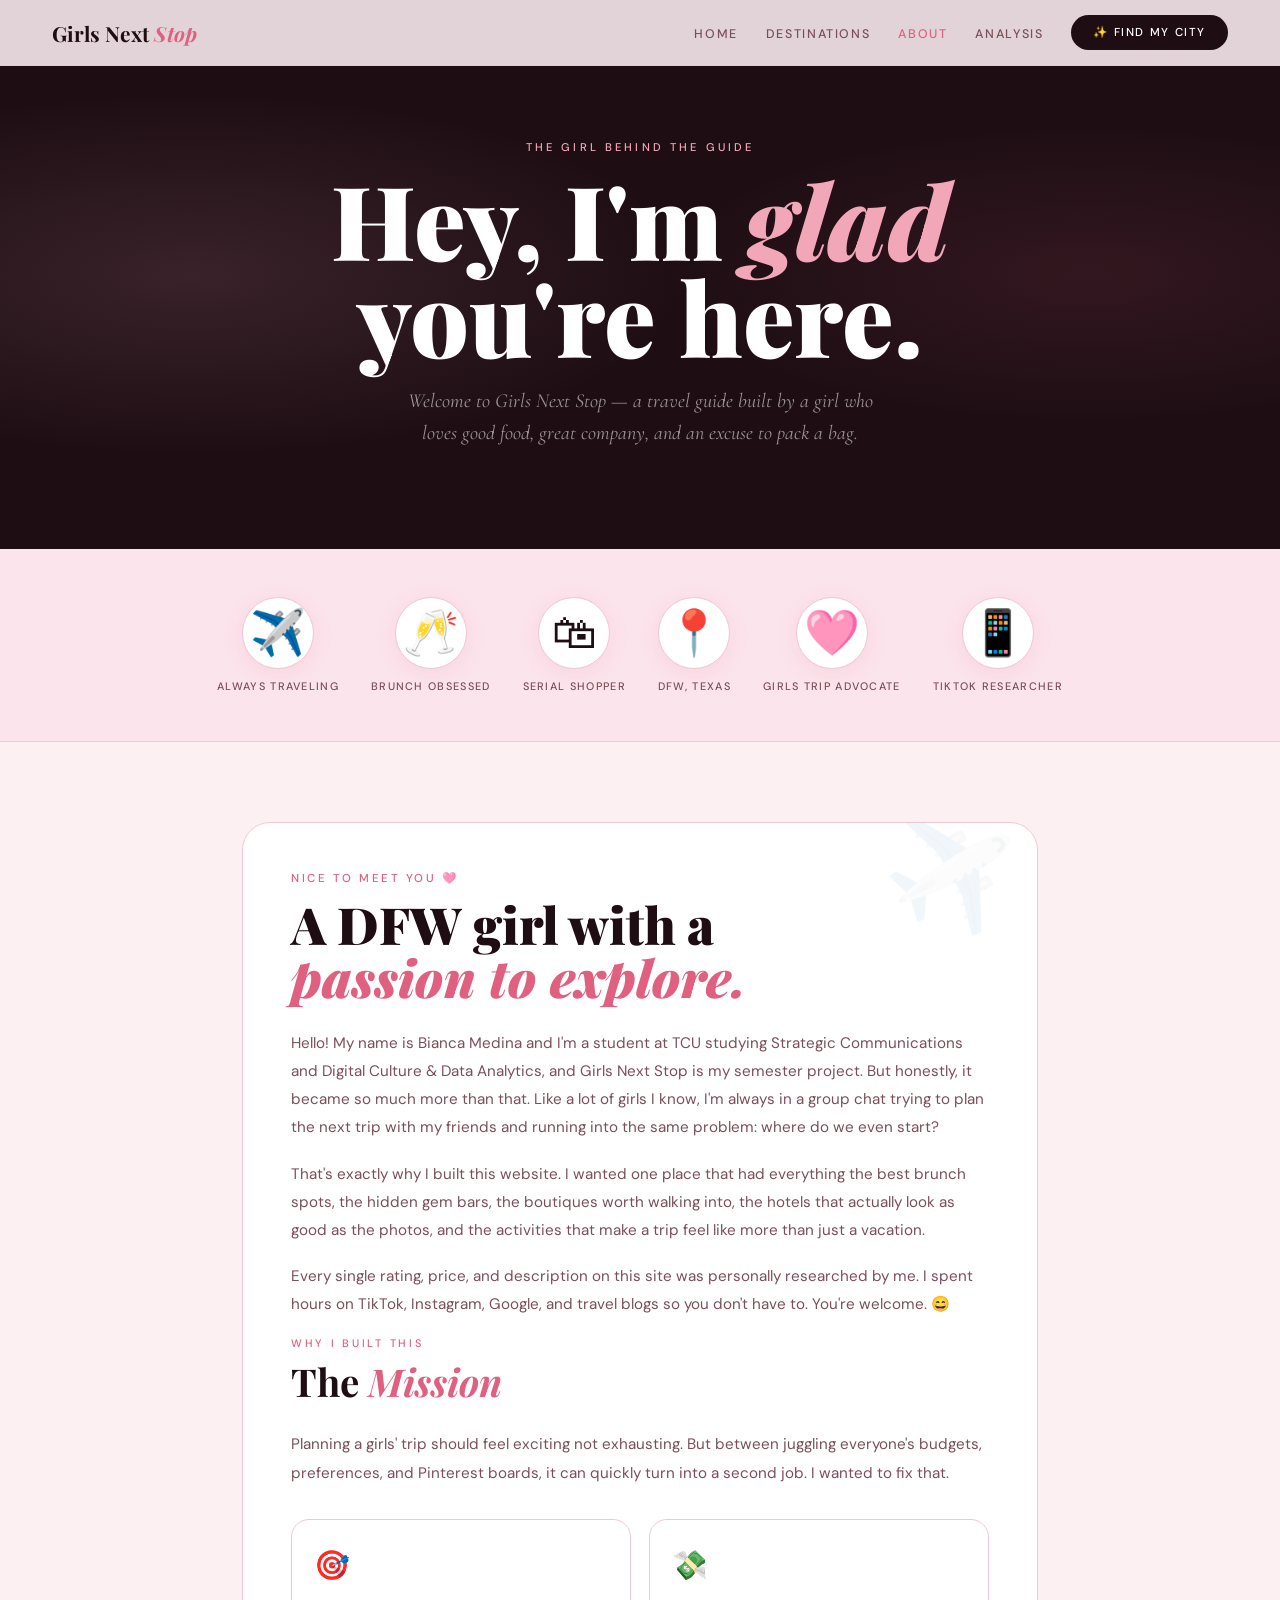
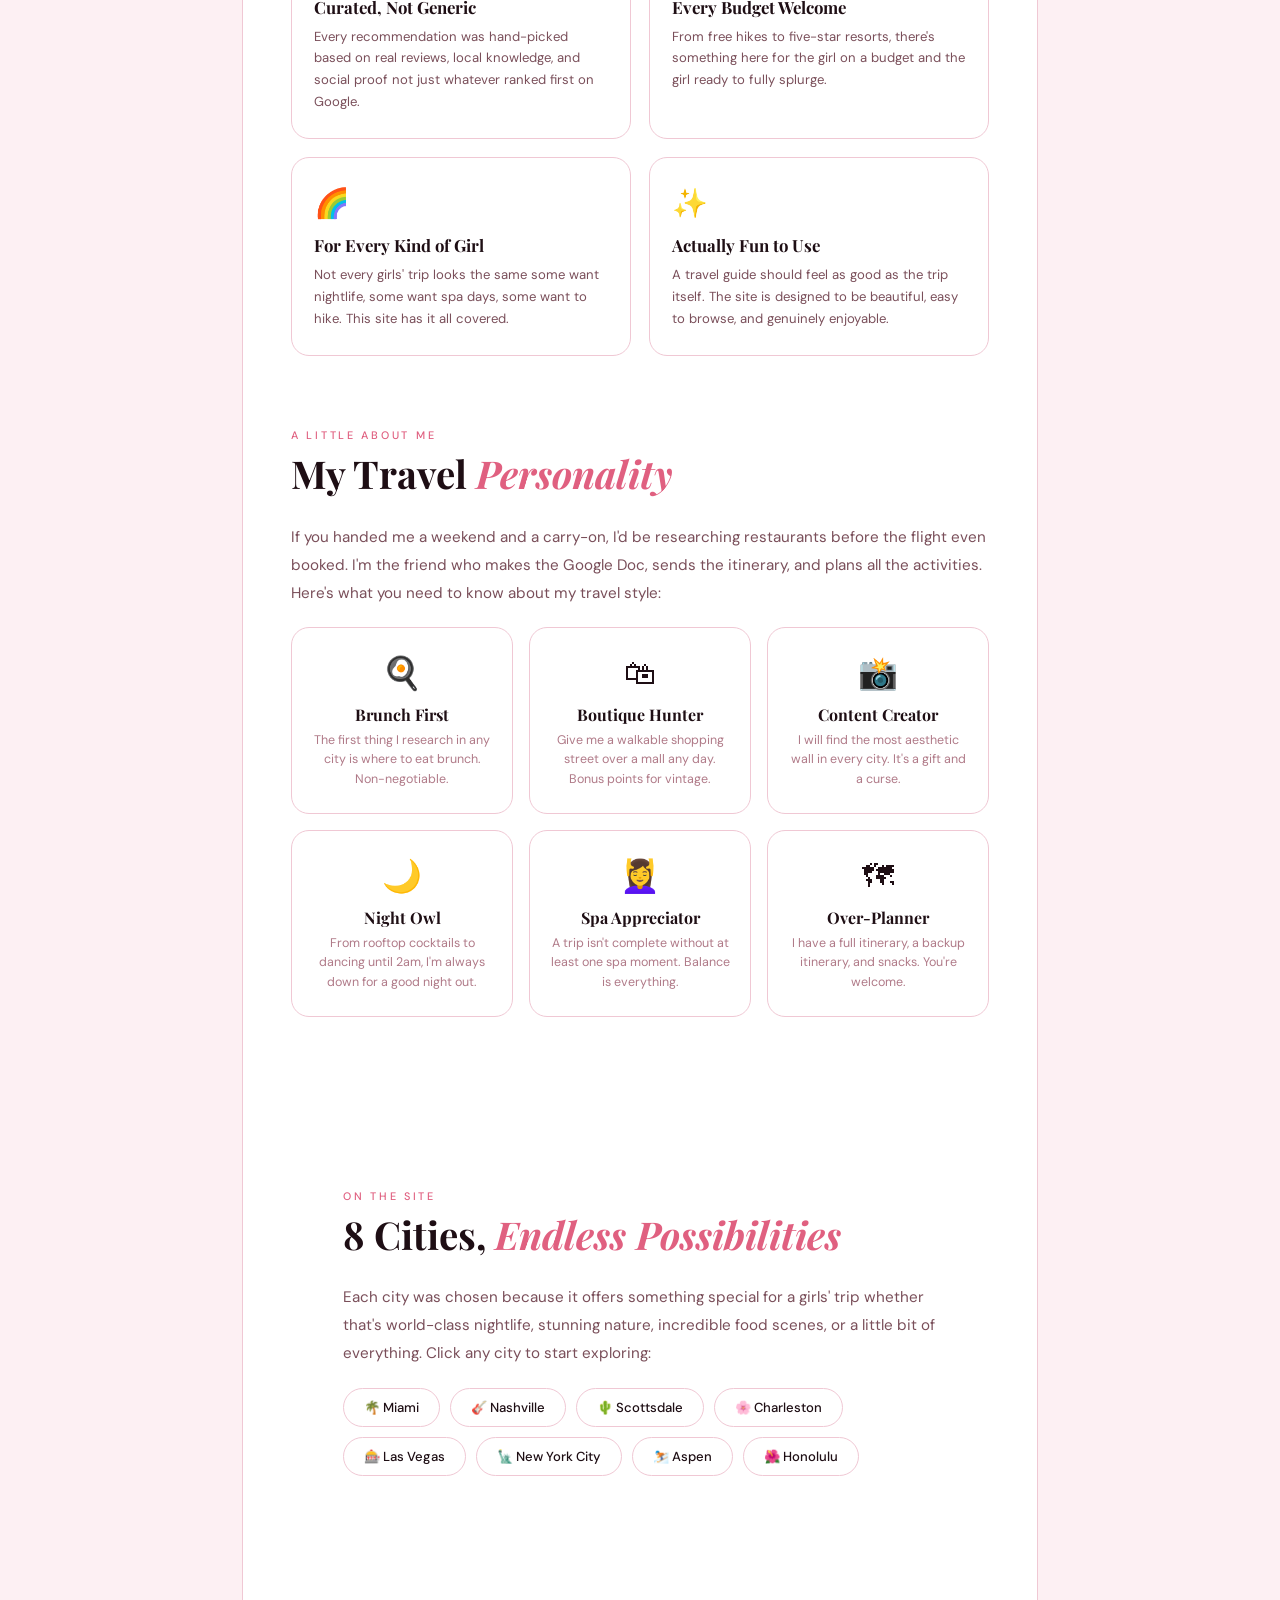
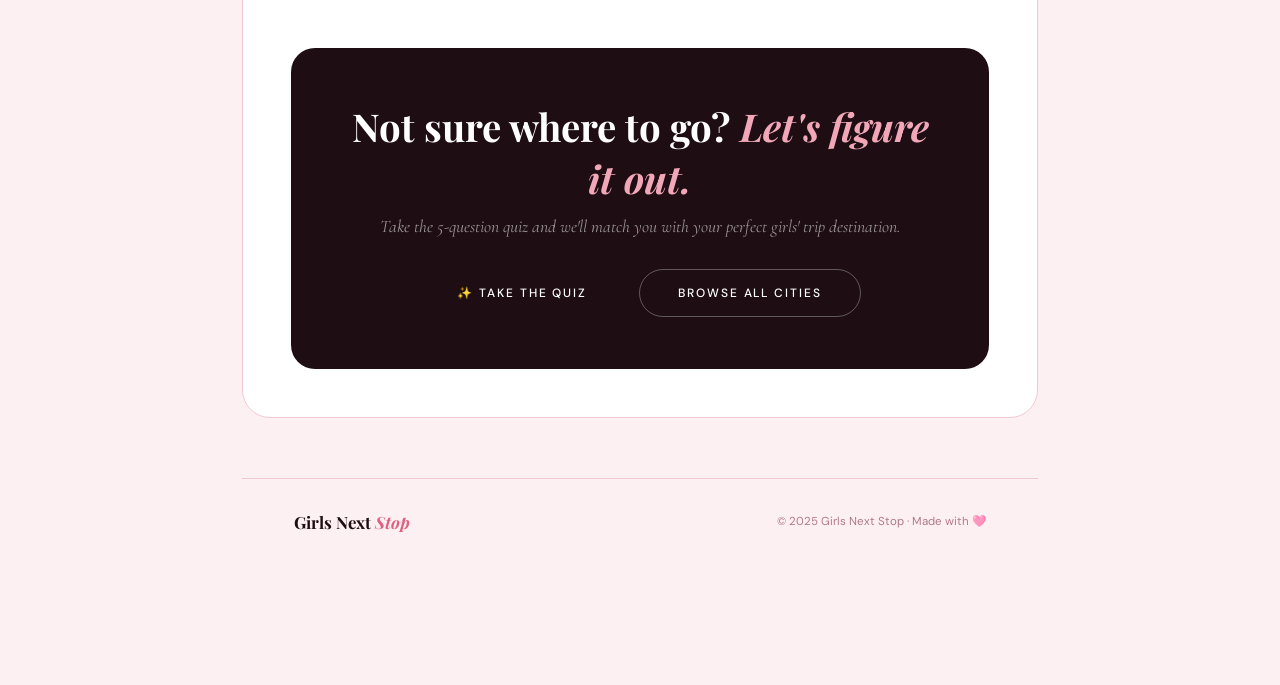
==== commit ecefc2f1: "Update about.html" ====
--- a/about.html
+++ b/about.html
@@ -415,25 +415,17 @@
     <!-- INTRO CARD -->
     <div class="about-intro-card">
       <span class="about-intro-greeting">Nice to meet you 🩷</span>
-      <h2 class="about-intro-name">A DFW girl with a<br><em>serious case of wanderlust.</em></h2>
+      <h2 class="about-intro-name">A DFW girl with a<br><em>passion to explore.</em></h2>
       <p class="about-intro-text">
-        Hi! I'm a student at TCU studying Digital Culture & Data Analytics, and Girls Next Stop is my semester project — but honestly, it became so much more than that. I'm from the Dallas–Fort Worth area, and like a lot of girls I know, I'm always in a group chat trying to plan the next trip with my friends and running into the same problem: where do we even start?
+        Hello! My name is Bianca Medina and I'm a student at TCU studying Strategic Communications and Digital Culture & Data Analytics, and Girls Next Stop is my semester project. But honestly, it became so much more than that. Like a lot of girls I know, I'm always in a group chat trying to plan the next trip with my friends and running into the same problem: where do we even start?
       </p>
       <p class="about-intro-text">
-        That's exactly why I built this. I wanted one place that had everything — the best brunch spots, the hidden gem bars, the boutiques worth walking into, the hotels that actually look as good as the photos, and the activities that make a trip feel like more than just a vacation. <strong>No sponsored content, no generic listicles — just real recommendations curated with care.</strong>
+        That's exactly why I built this website. I wanted one place that had everything the best brunch spots, the hidden gem bars, the boutiques worth walking into, the hotels that actually look as good as the photos, and the activities that make a trip feel like more than just a vacation. 
       </p>
       <p class="about-intro-text">
         Every single rating, price, and description on this site was personally researched by me. I spent hours on TikTok, Instagram, Google, and travel blogs so you don't have to. You're welcome. 😄
       </p>
-      <div class="about-tags">
-        <span class="about-tag">TCU Student</span>
-        <span class="about-tag">DCDA Minor</span>
-        <span class="about-tag">DFW, Texas</span>
-        <span class="about-tag">Travel Enthusiast</span>
-        <span class="about-tag">Brunch Connoisseur</span>
-        <span class="about-tag">Girls Trip Planner</span>
-      </div>
-    </div>
+     
 
     <!-- MISSION -->
     <div class="mission-section">
@@ -441,18 +433,16 @@
       <h2 class="about-section-title">The <em>Mission</em></h2>
 
       <p class="mission-text">
-        Planning a girls' trip should feel exciting — not exhausting. But between juggling everyone's budgets, preferences, and Pinterest boards, it can quickly turn into a second job. I wanted to fix that.
+        Planning a girls' trip should feel exciting not exhausting. But between juggling everyone's budgets, preferences, and Pinterest boards, it can quickly turn into a second job. I wanted to fix that.
       </p>
 
-      <div class="mission-pull">
-        <p>"Girls Next Stop exists to make group travel planning feel less like a chore and more like the pre-trip excitement it's supposed to be."</p>
-      </div>
+      
 
       <div class="mission-cards">
         <div class="mission-card">
           <div class="mission-card-emoji">🎯</div>
           <div class="mission-card-title">Curated, Not Generic</div>
-          <div class="mission-card-desc">Every recommendation was hand-picked based on real reviews, local knowledge, and social proof — not just whatever ranked first on Google.</div>
+          <div class="mission-card-desc">Every recommendation was hand-picked based on real reviews, local knowledge, and social proof not just whatever ranked first on Google.</div>
         </div>
         <div class="mission-card">
           <div class="mission-card-emoji">💸</div>
@@ -462,7 +452,7 @@
         <div class="mission-card">
           <div class="mission-card-emoji">🌈</div>
           <div class="mission-card-title">For Every Kind of Girl</div>
-          <div class="mission-card-desc">Not every girls' trip looks the same — some want nightlife, some want spa days, some want to hike. This site has it all covered.</div>
+          <div class="mission-card-desc">Not every girls' trip looks the same some want nightlife, some want spa days, some want to hike. This site has it all covered.</div>
         </div>
         <div class="mission-card">
           <div class="mission-card-emoji">✨</div>
@@ -478,7 +468,7 @@
       <h2 class="about-section-title">My Travel <em>Personality</em></h2>
 
       <p class="mission-text">
-        If you handed me a weekend and a carry-on, I'd be researching restaurants before the flight even booked. I'm the friend who makes the Google Doc, sends the itinerary, and still somehow forgets to pack sunscreen. Here's what you need to know about my travel style:
+        If you handed me a weekend and a carry-on, I'd be researching restaurants before the flight even booked. I'm the friend who makes the Google Doc, sends the itinerary, and plans all the activities. Here's what you need to know about my travel style:
       </p>
 
       <div class="style-grid">
@@ -520,7 +510,7 @@
       <span class="about-section-label">On the site</span>
       <h2 class="about-section-title">8 Cities, <em>Endless Possibilities</em></h2>
       <p class="mission-text">
-        Each city was chosen because it offers something special for a girls' trip — whether that's world-class nightlife, stunning nature, incredible food scenes, or a little bit of everything. Click any city to start exploring:
+        Each city was chosen because it offers something special for a girls' trip whether that's world-class nightlife, stunning nature, incredible food scenes, or a little bit of everything. Click any city to start exploring:
       </p>
       <div class="fave-cities">
         <a class="fave-city" href="cities/miami.html">🌴 Miami</a>
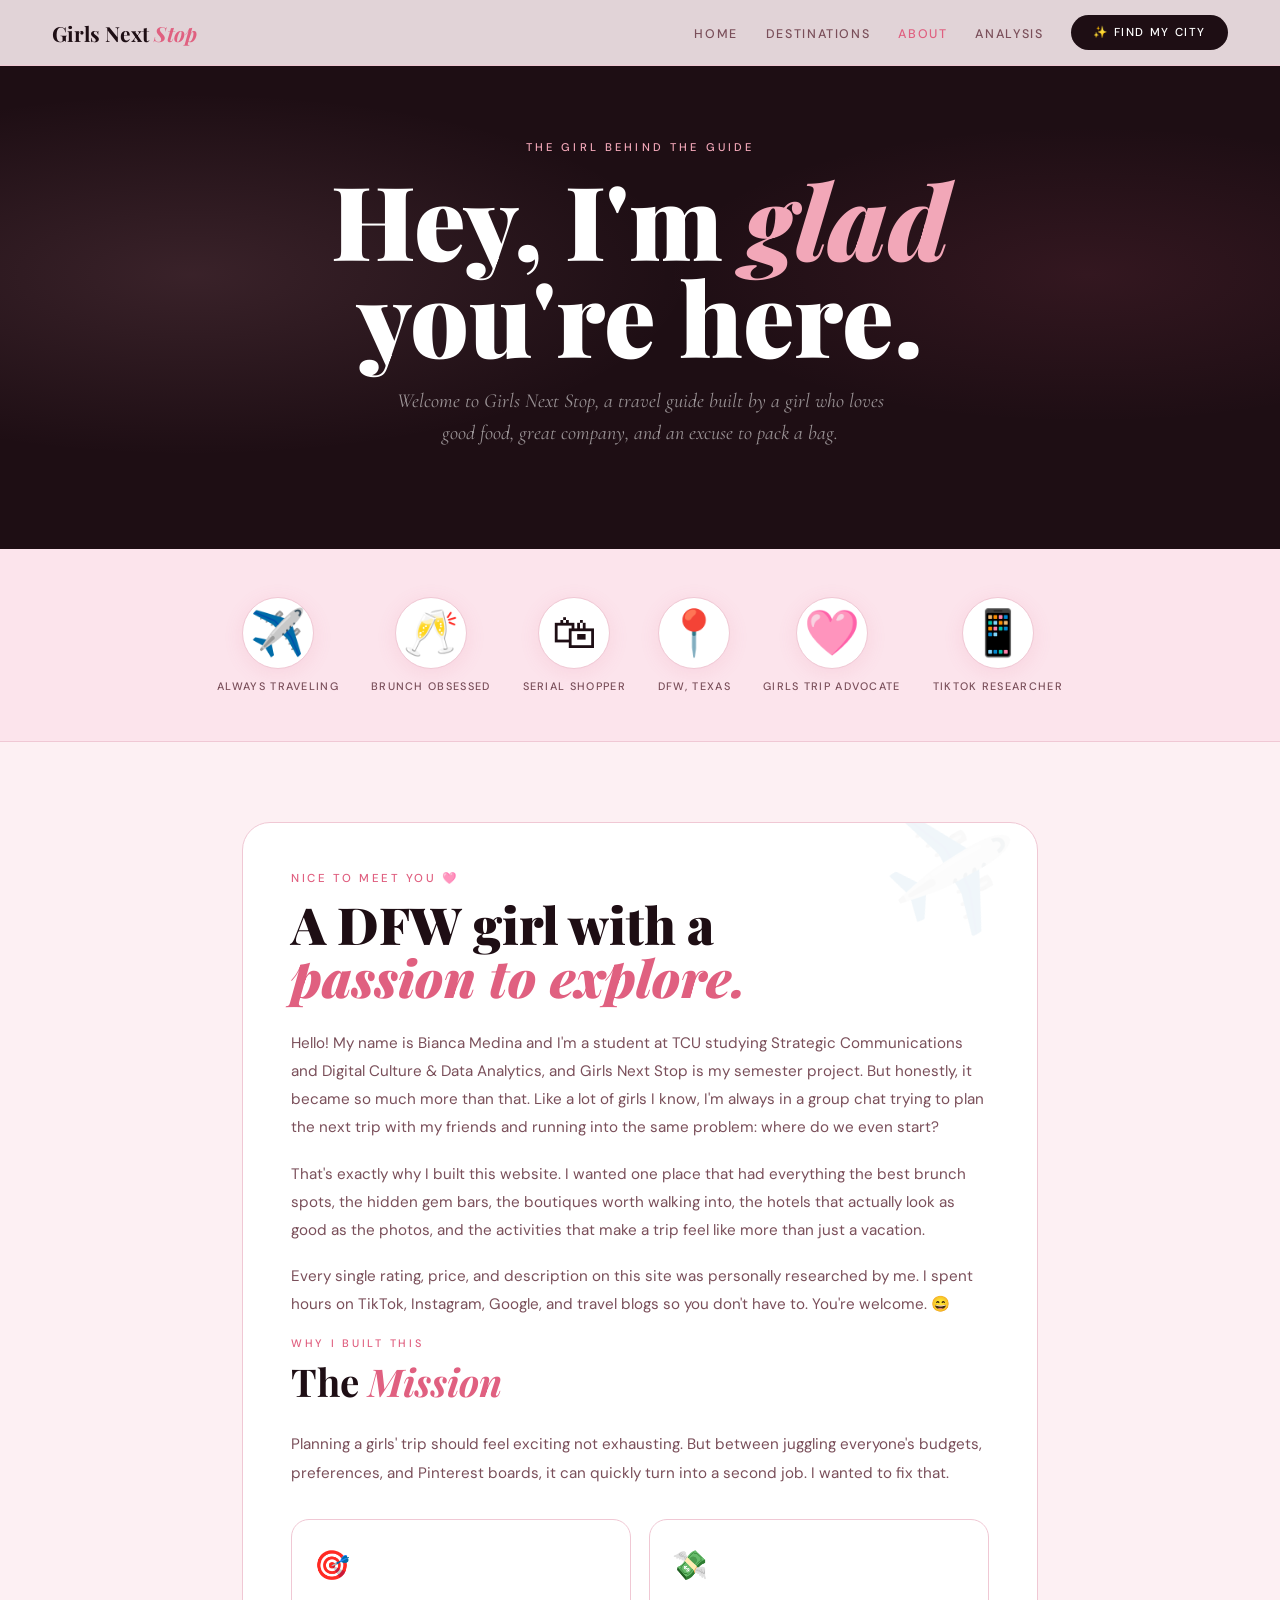
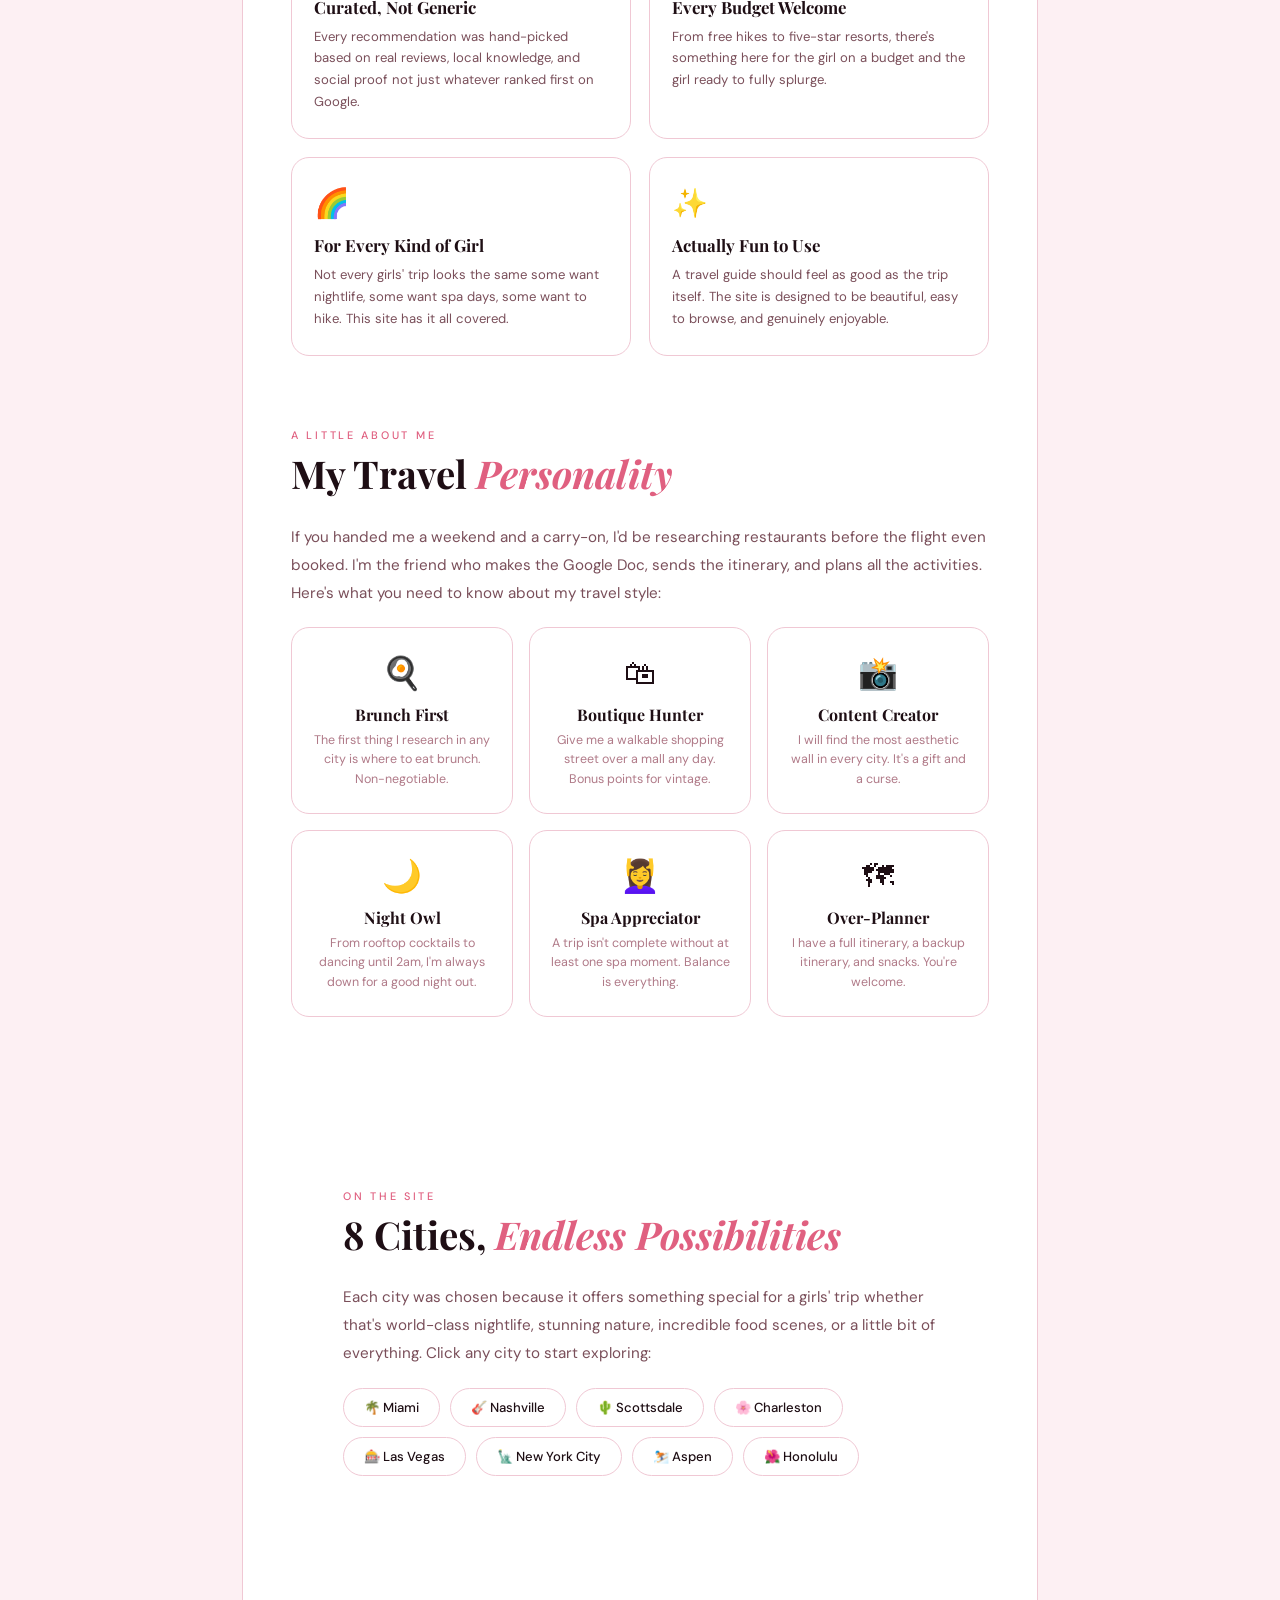
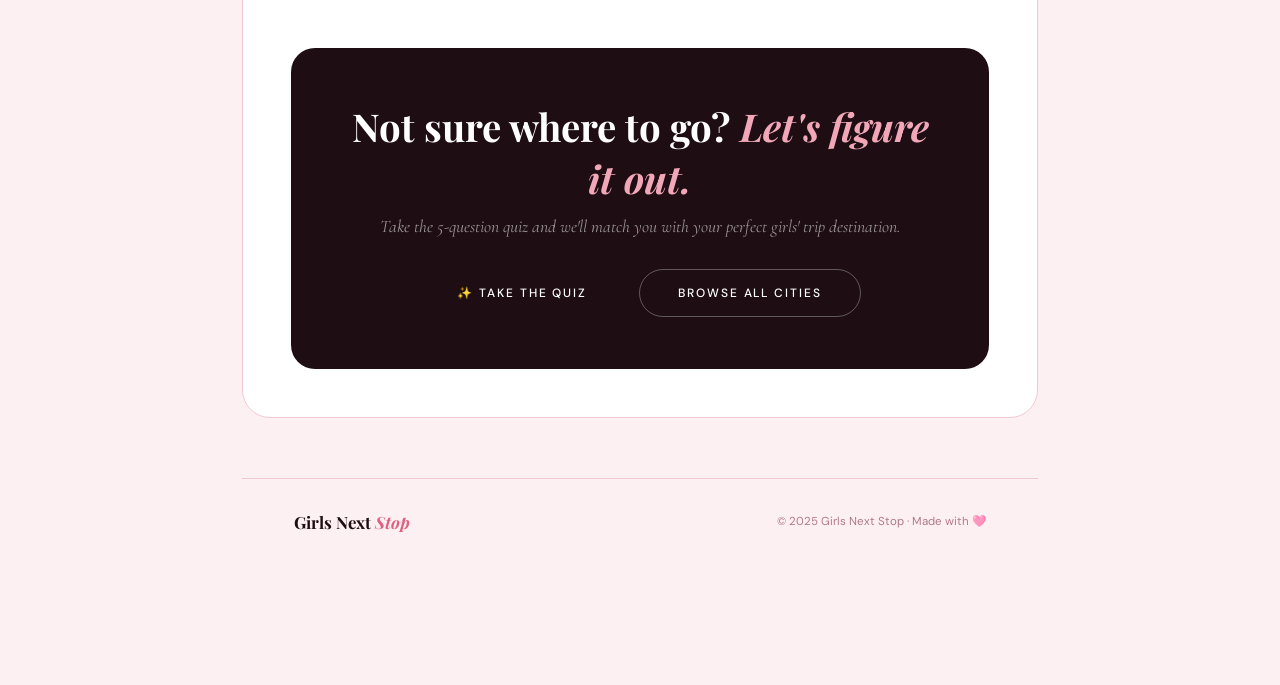
==== commit b61e2694: "Update about.html" ====
--- a/about.html
+++ b/about.html
@@ -378,7 +378,7 @@
   <div class="about-hero">
     <span class="about-hero-tag">The girl behind the guide</span>
     <h1 class="about-hero-title">Hey, I'm <em>glad</em><br>you're here.</h1>
-    <p class="about-hero-sub">Welcome to Girls Next Stop — a travel guide built by a girl who loves good food, great company, and an excuse to pack a bag.</p>
+    <p class="about-hero-sub">Welcome to Girls Next Stop, a travel guide built by a girl who loves good food, great company, and an excuse to pack a bag.</p>
   </div>
 
   <!-- ── ILLUSTRATION STRIP ── -->
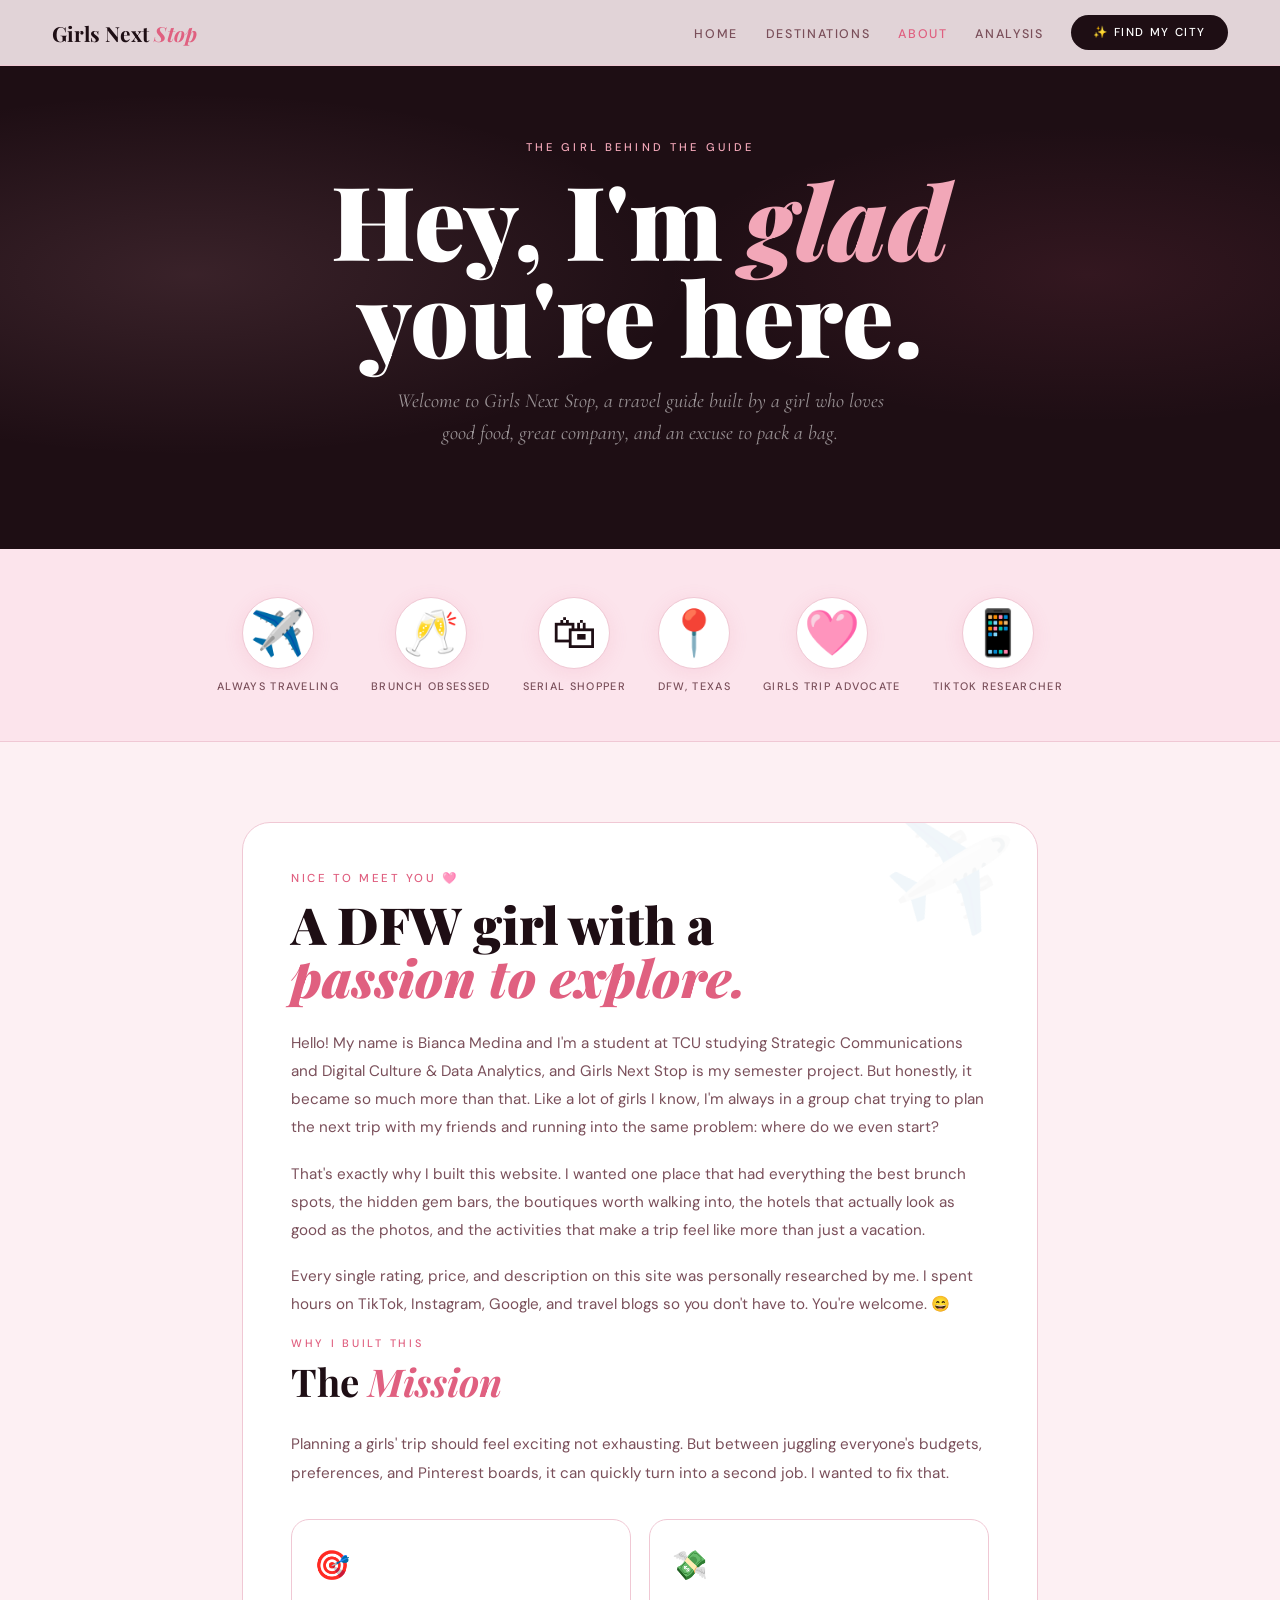
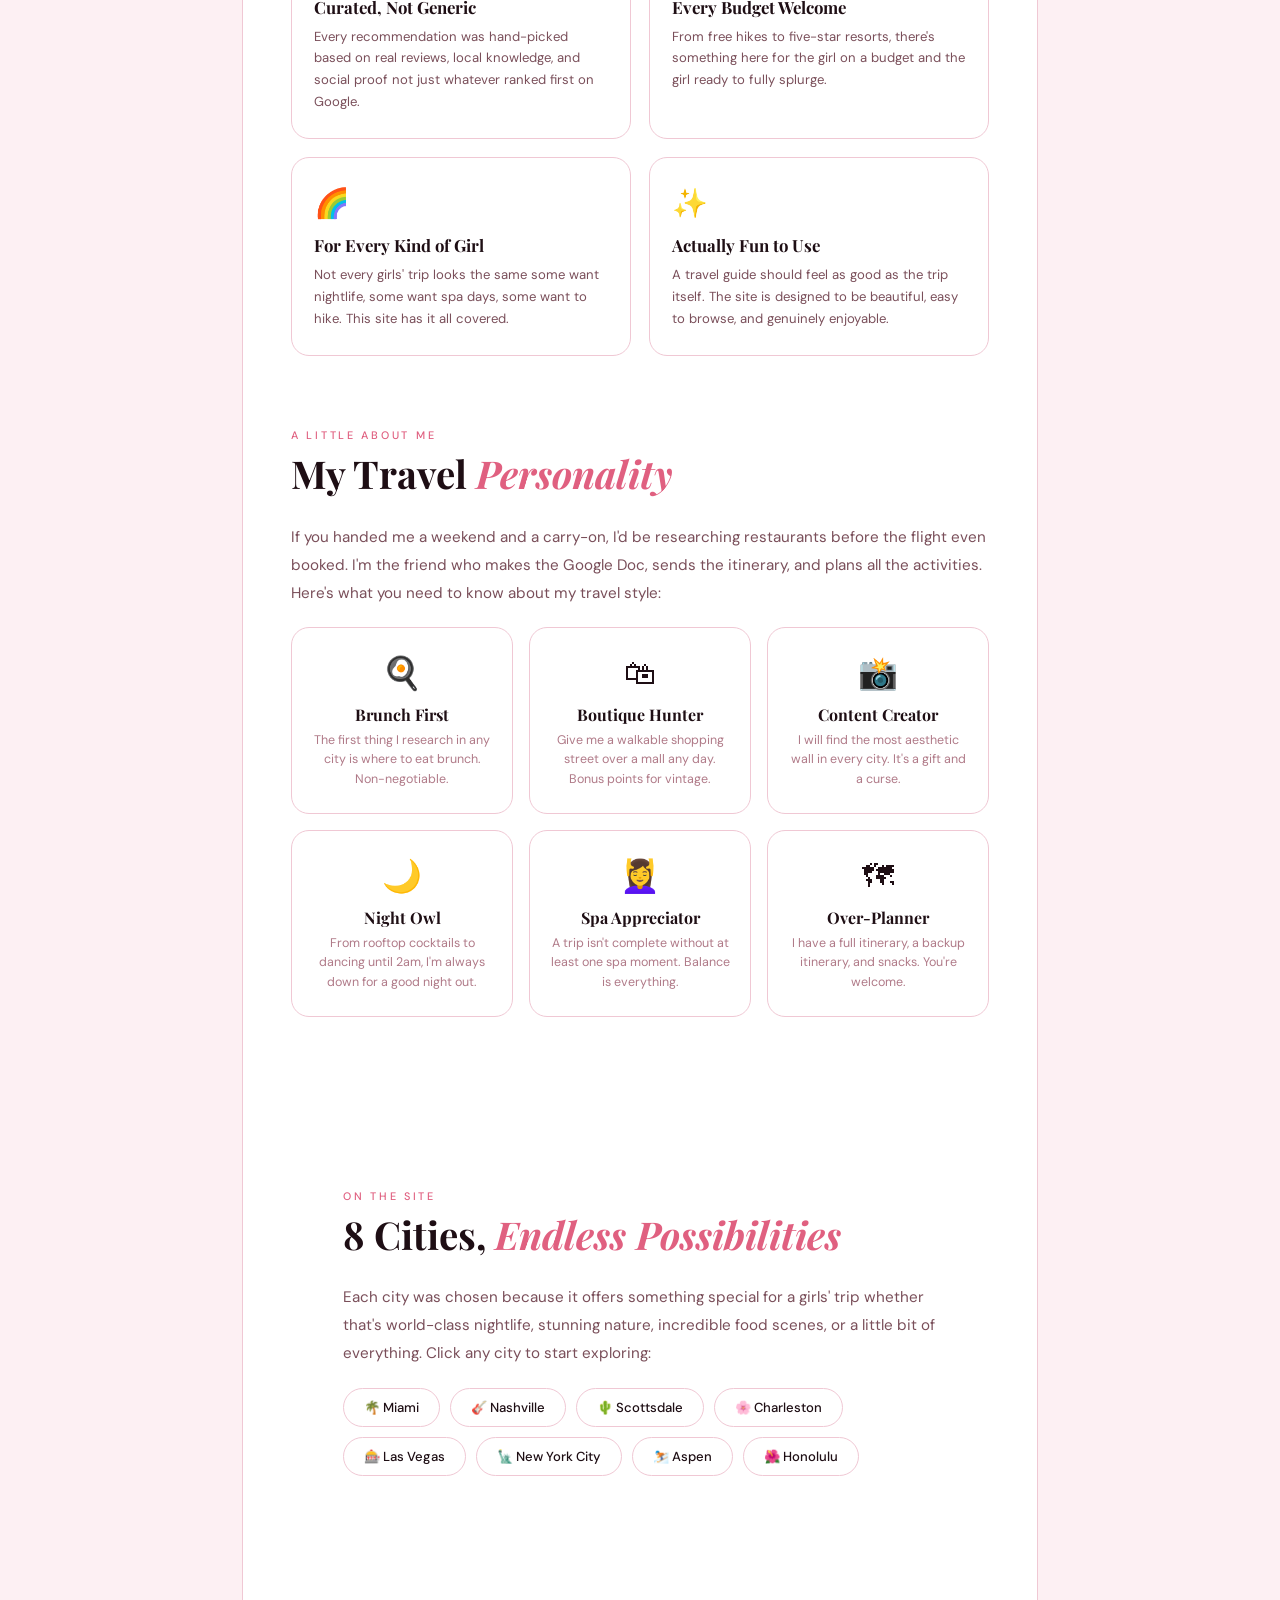
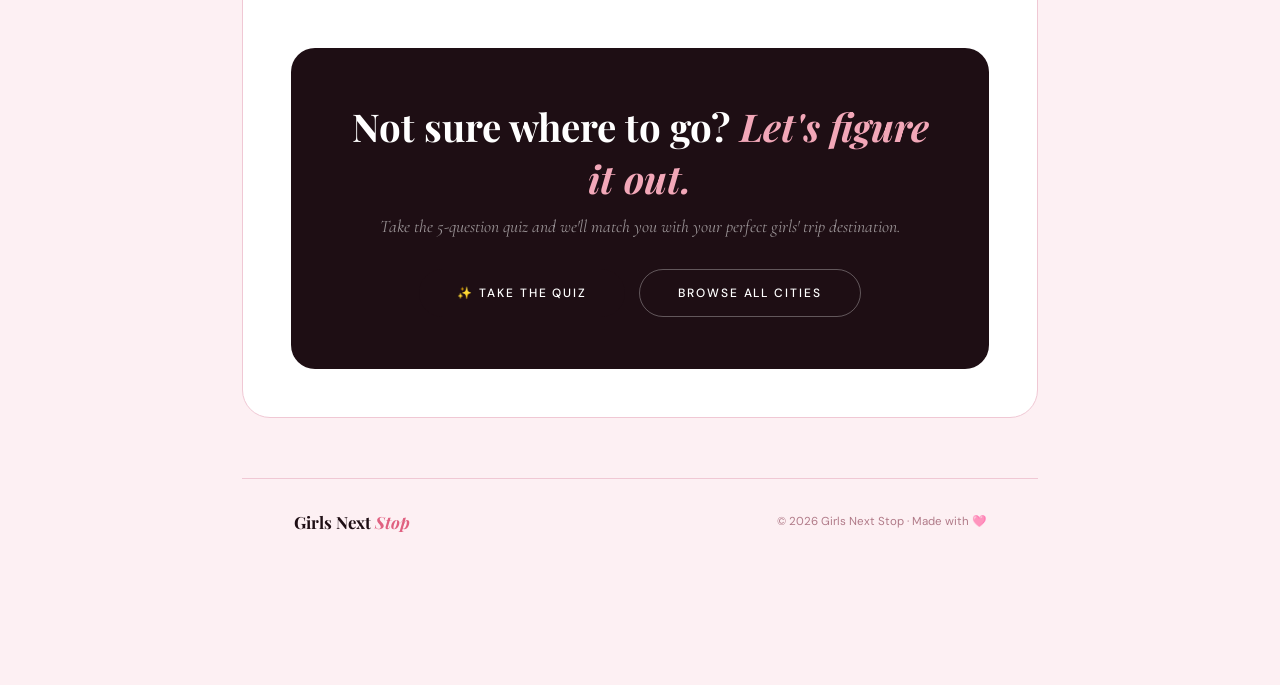
==== commit 46df98da: "Update about.html" ====
--- a/about.html
+++ b/about.html
@@ -539,7 +539,7 @@
   <!-- ── FOOTER ── -->
   <footer>
     <div class="foot-logo">Girls Next <span>Stop</span></div>
-    <div class="foot-copy">© 2025 Girls Next Stop · Made with 🩷</div>
+    <div class="foot-copy">© 2026 Girls Next Stop · Made with 🩷</div>
   </footer>
 
   <!-- ── QUIZ MODAL ── -->
